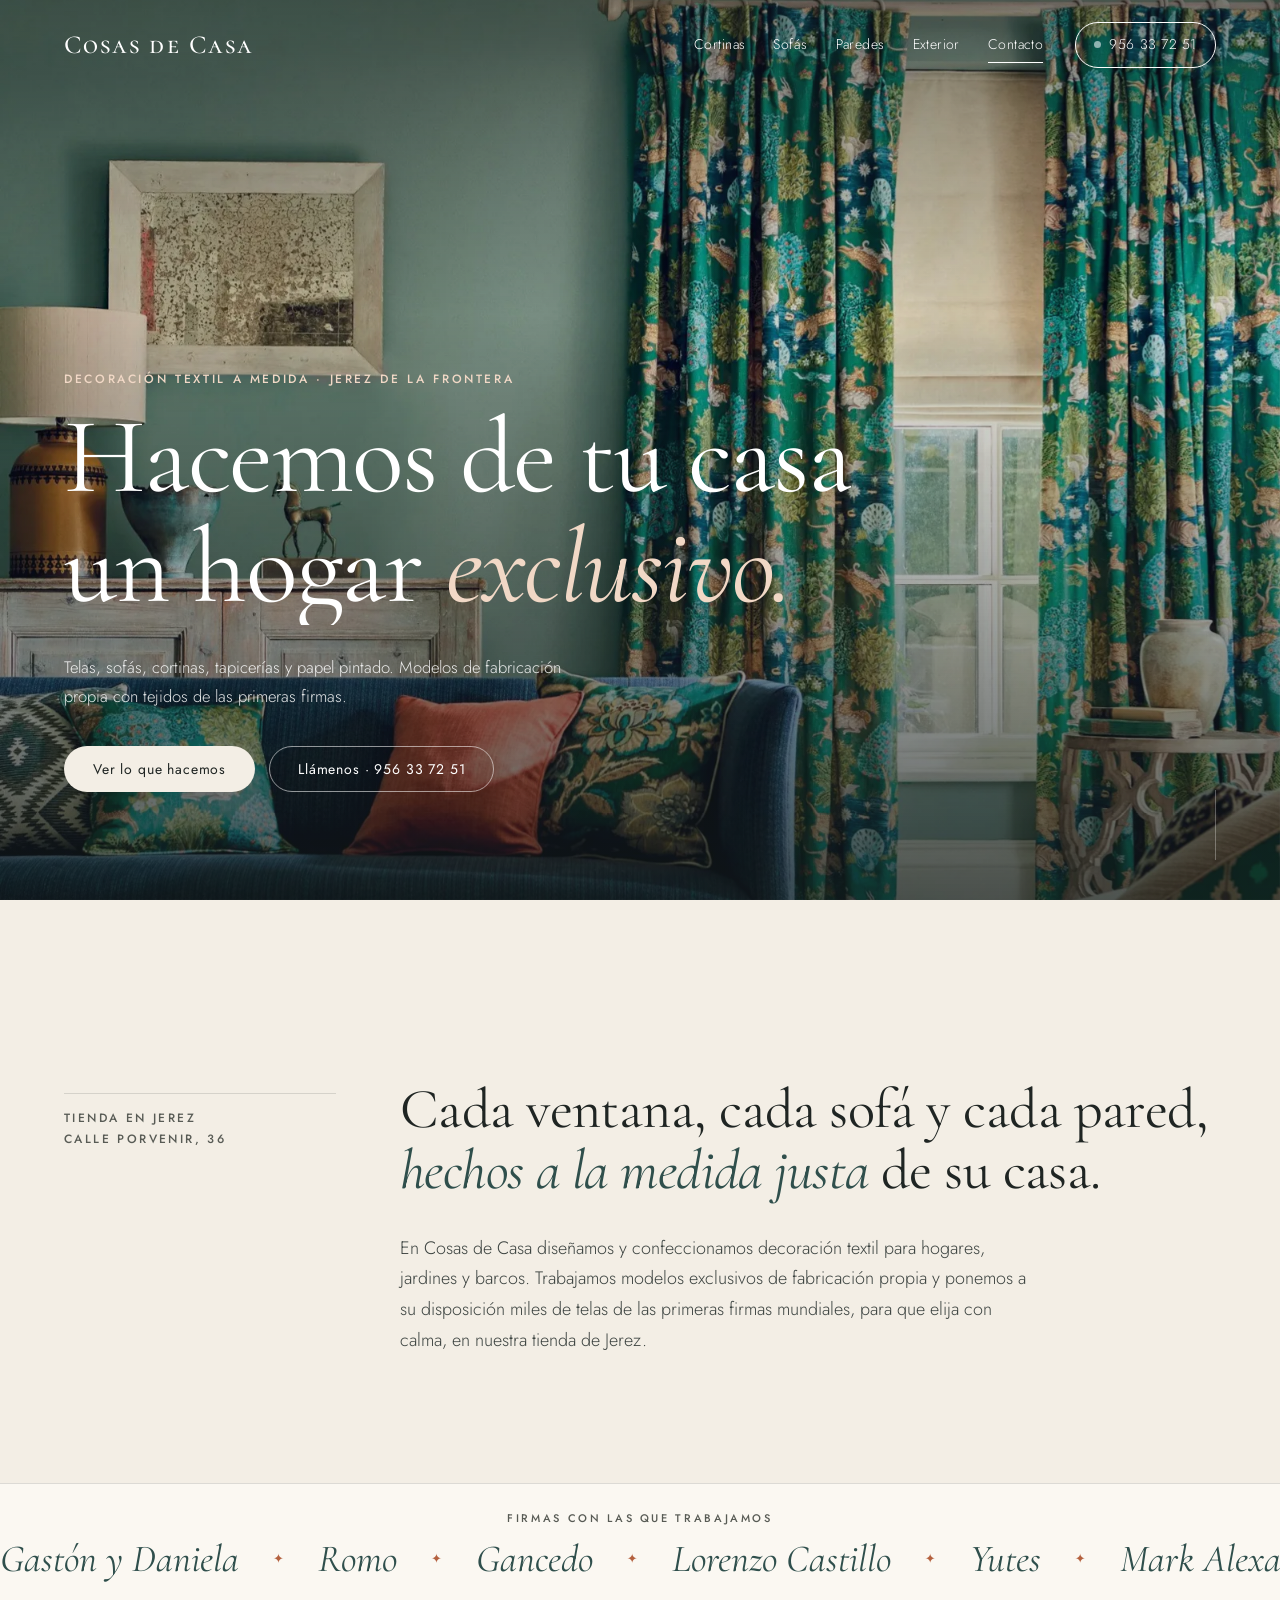
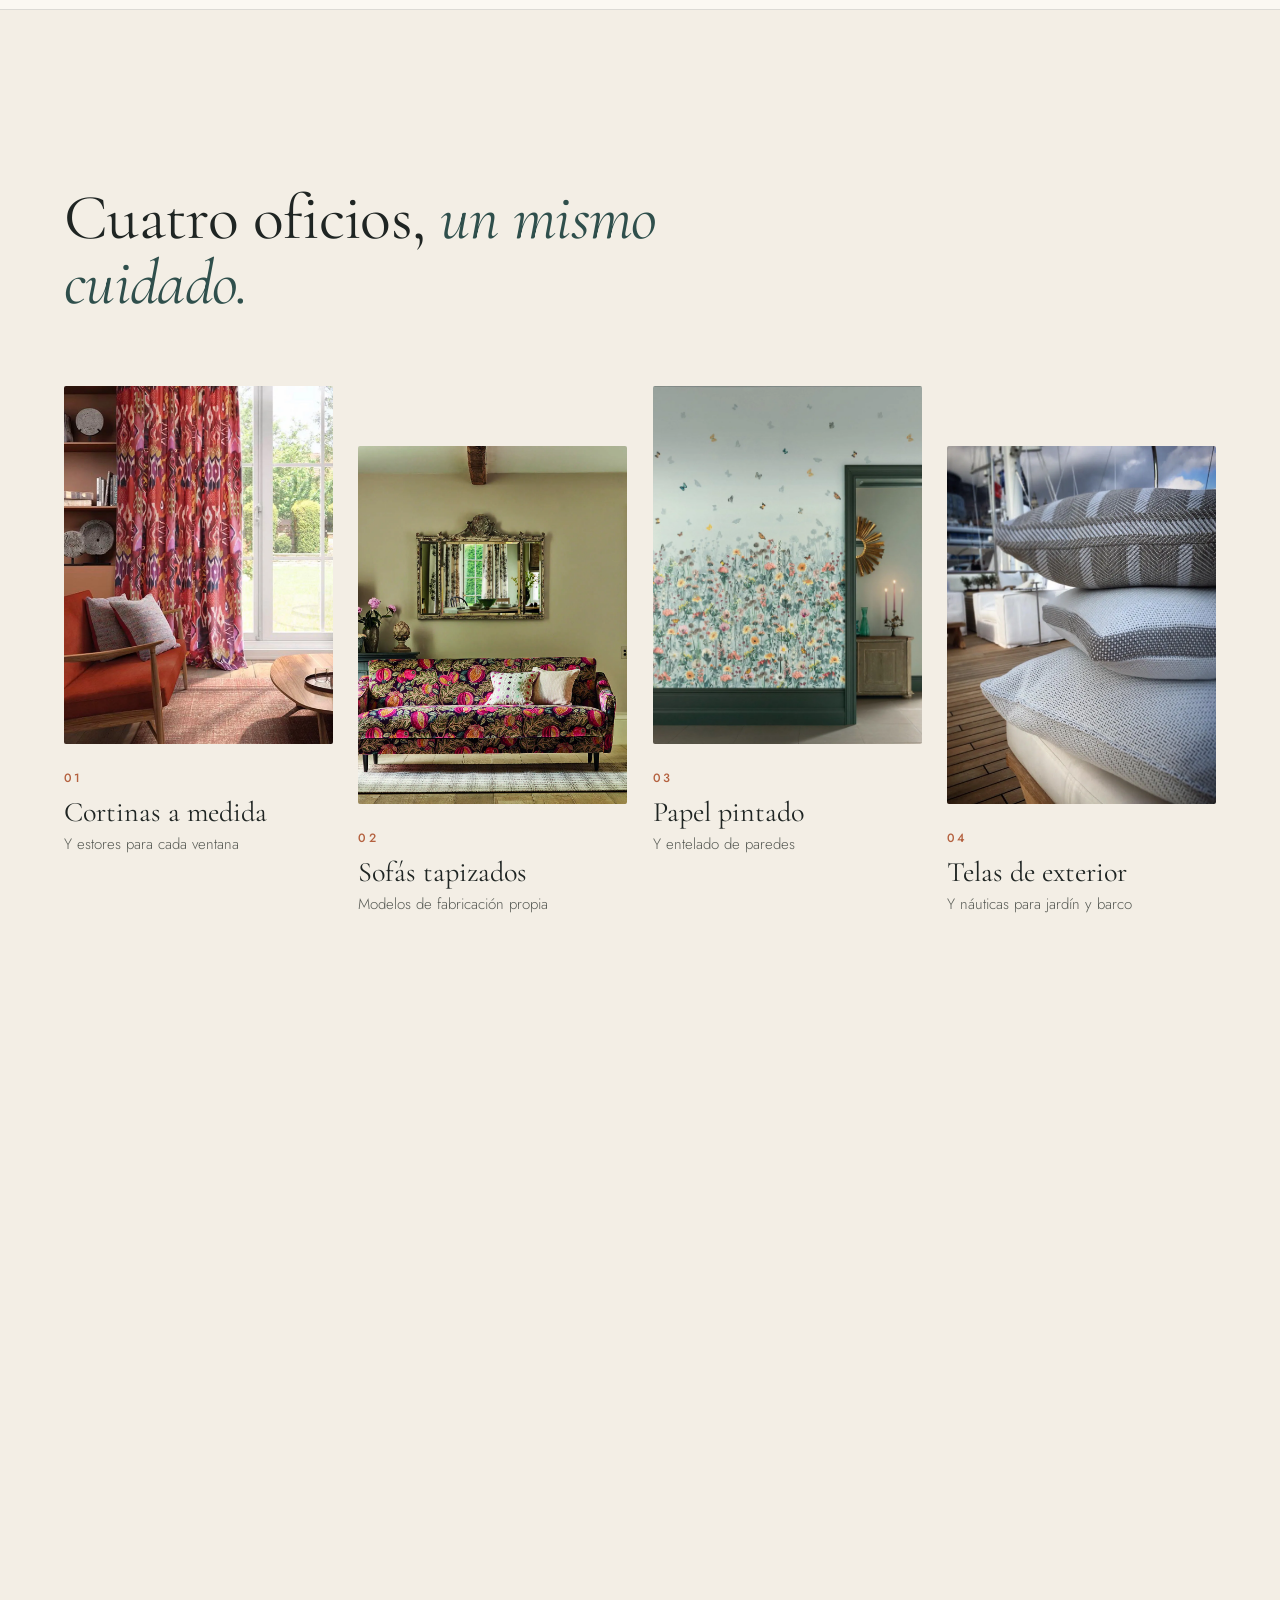
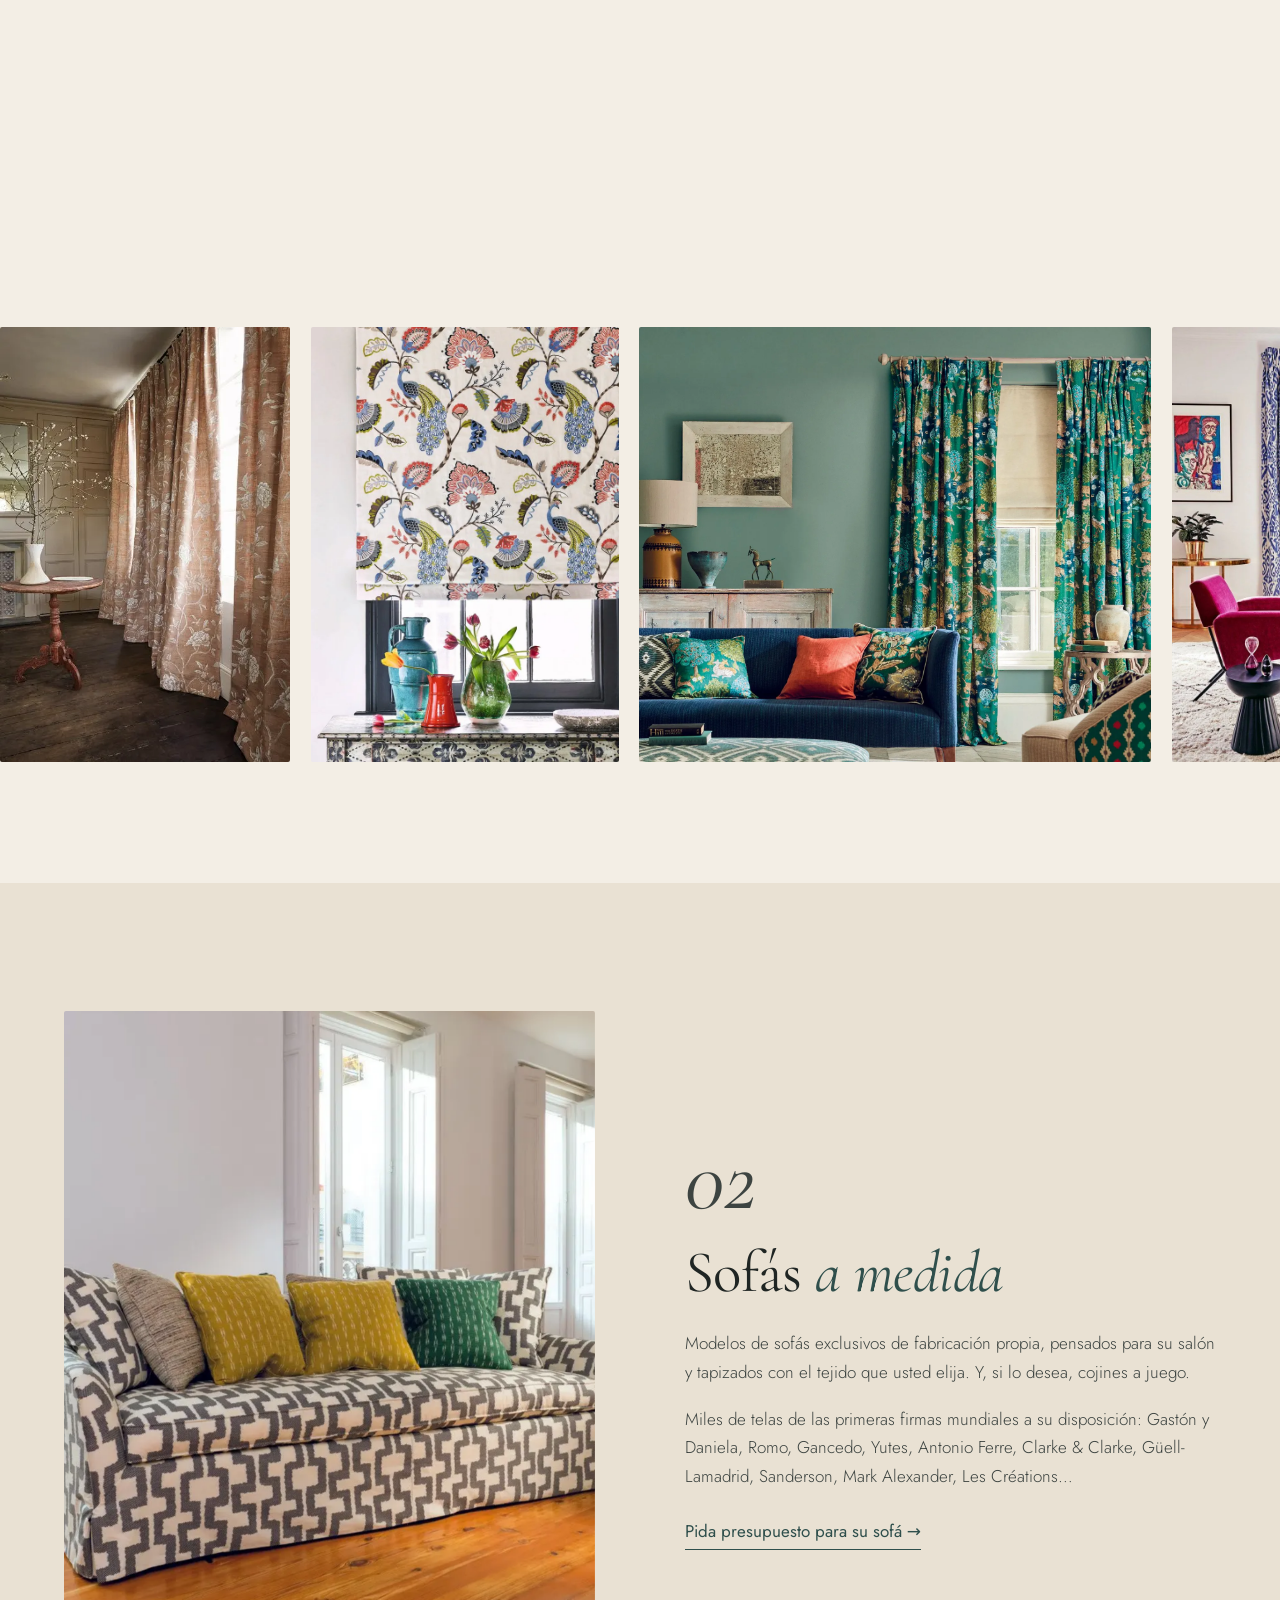
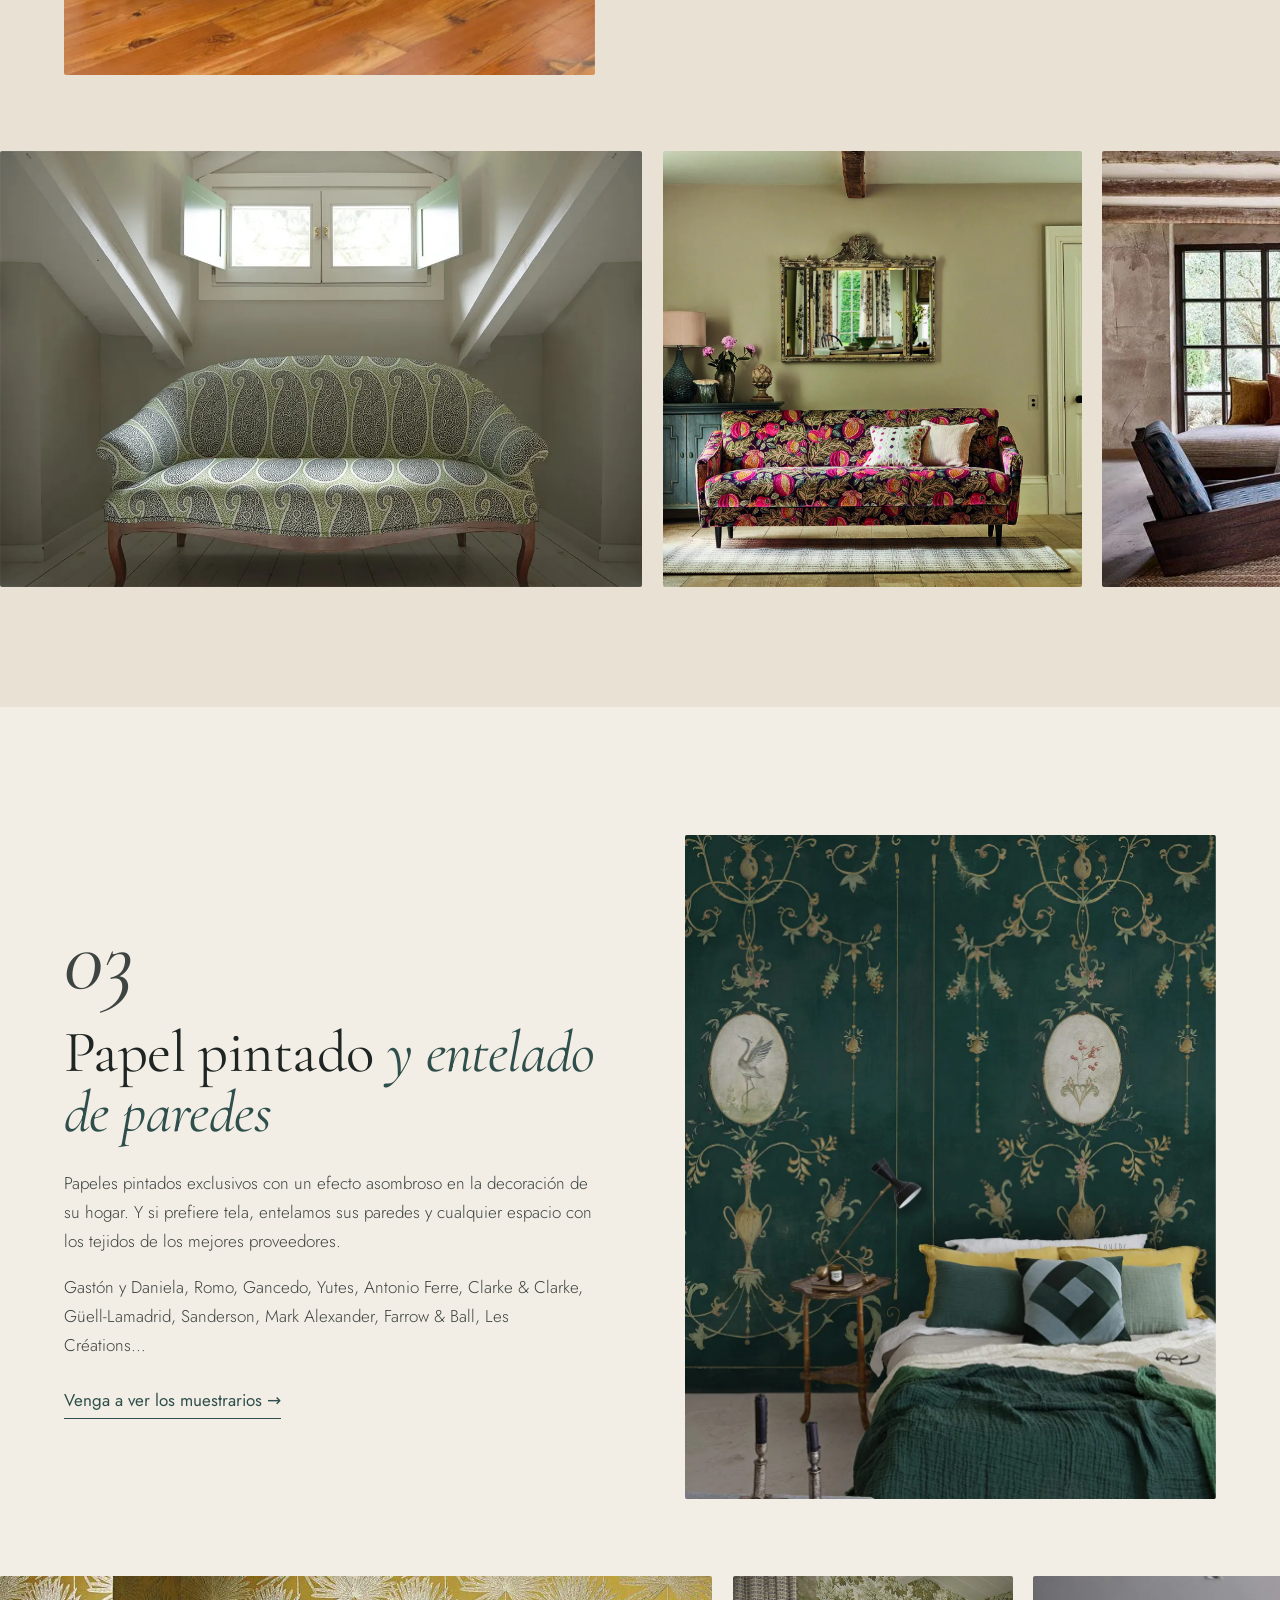
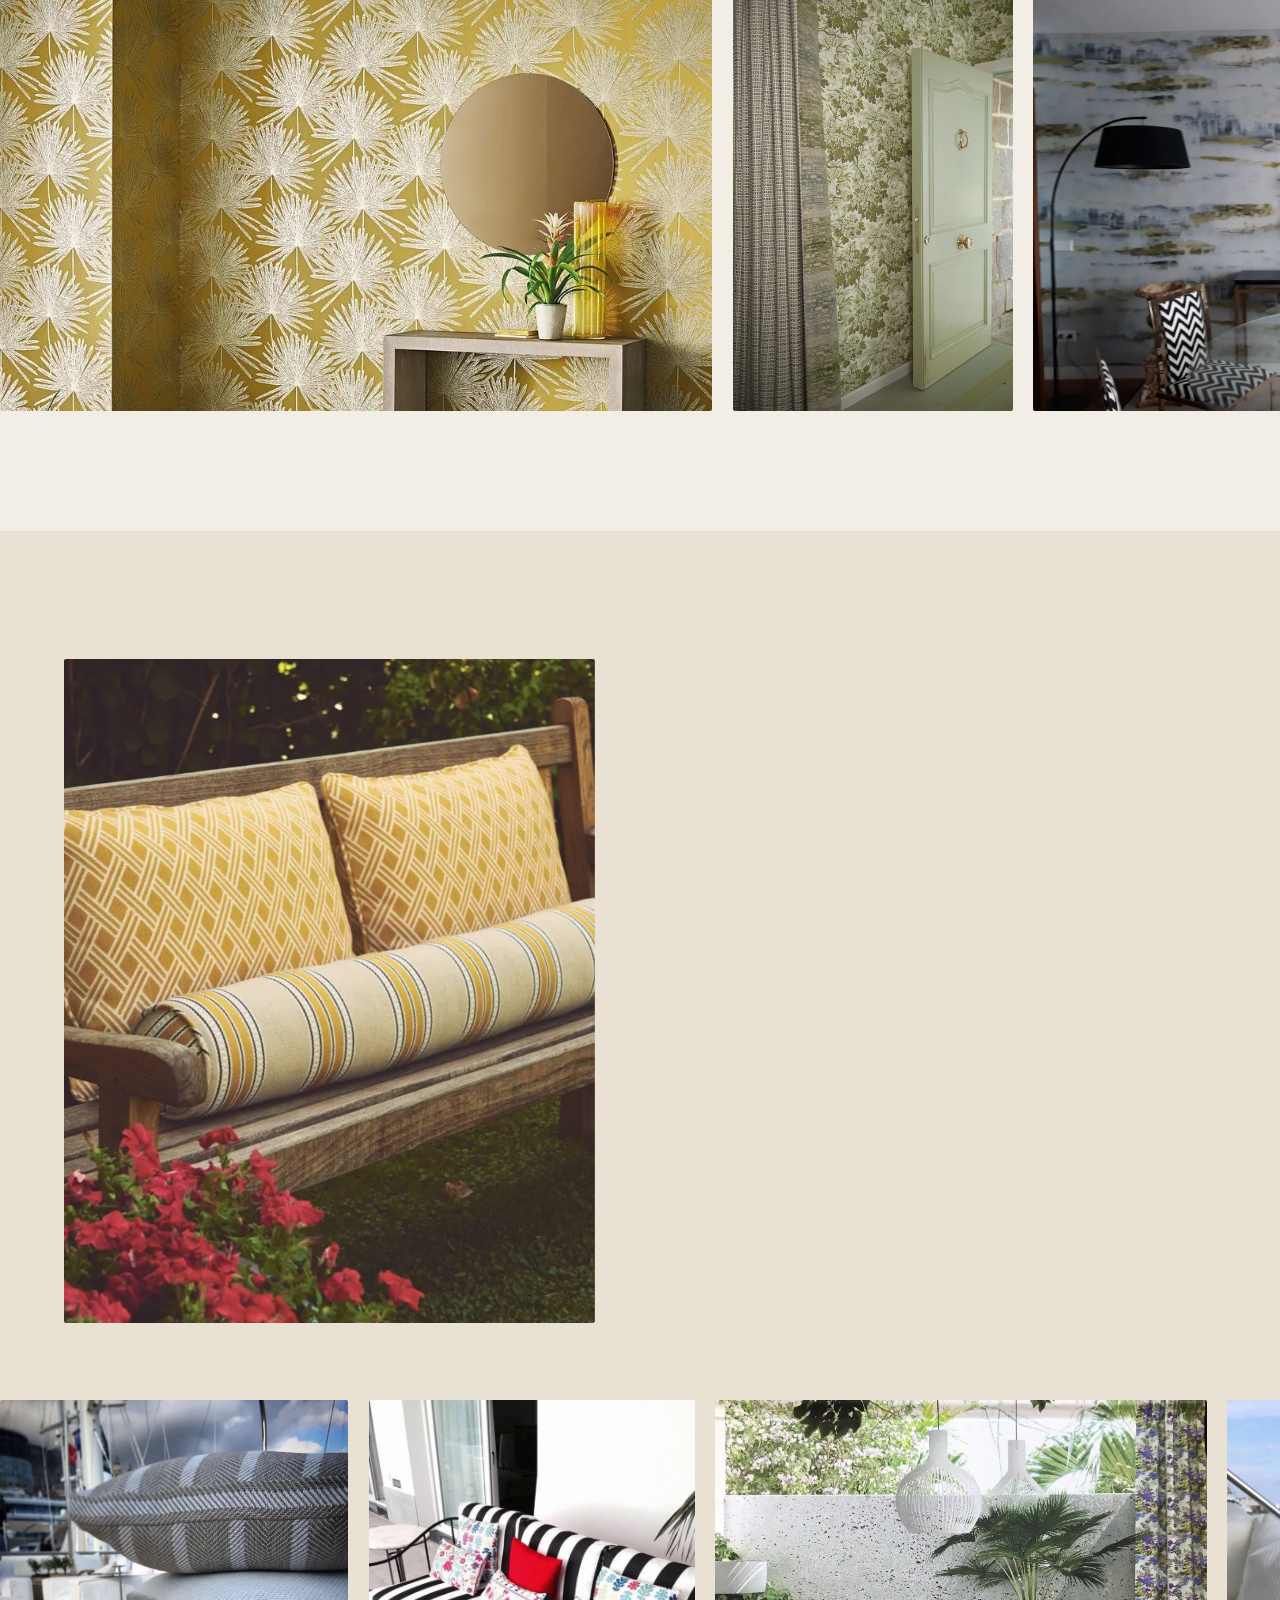
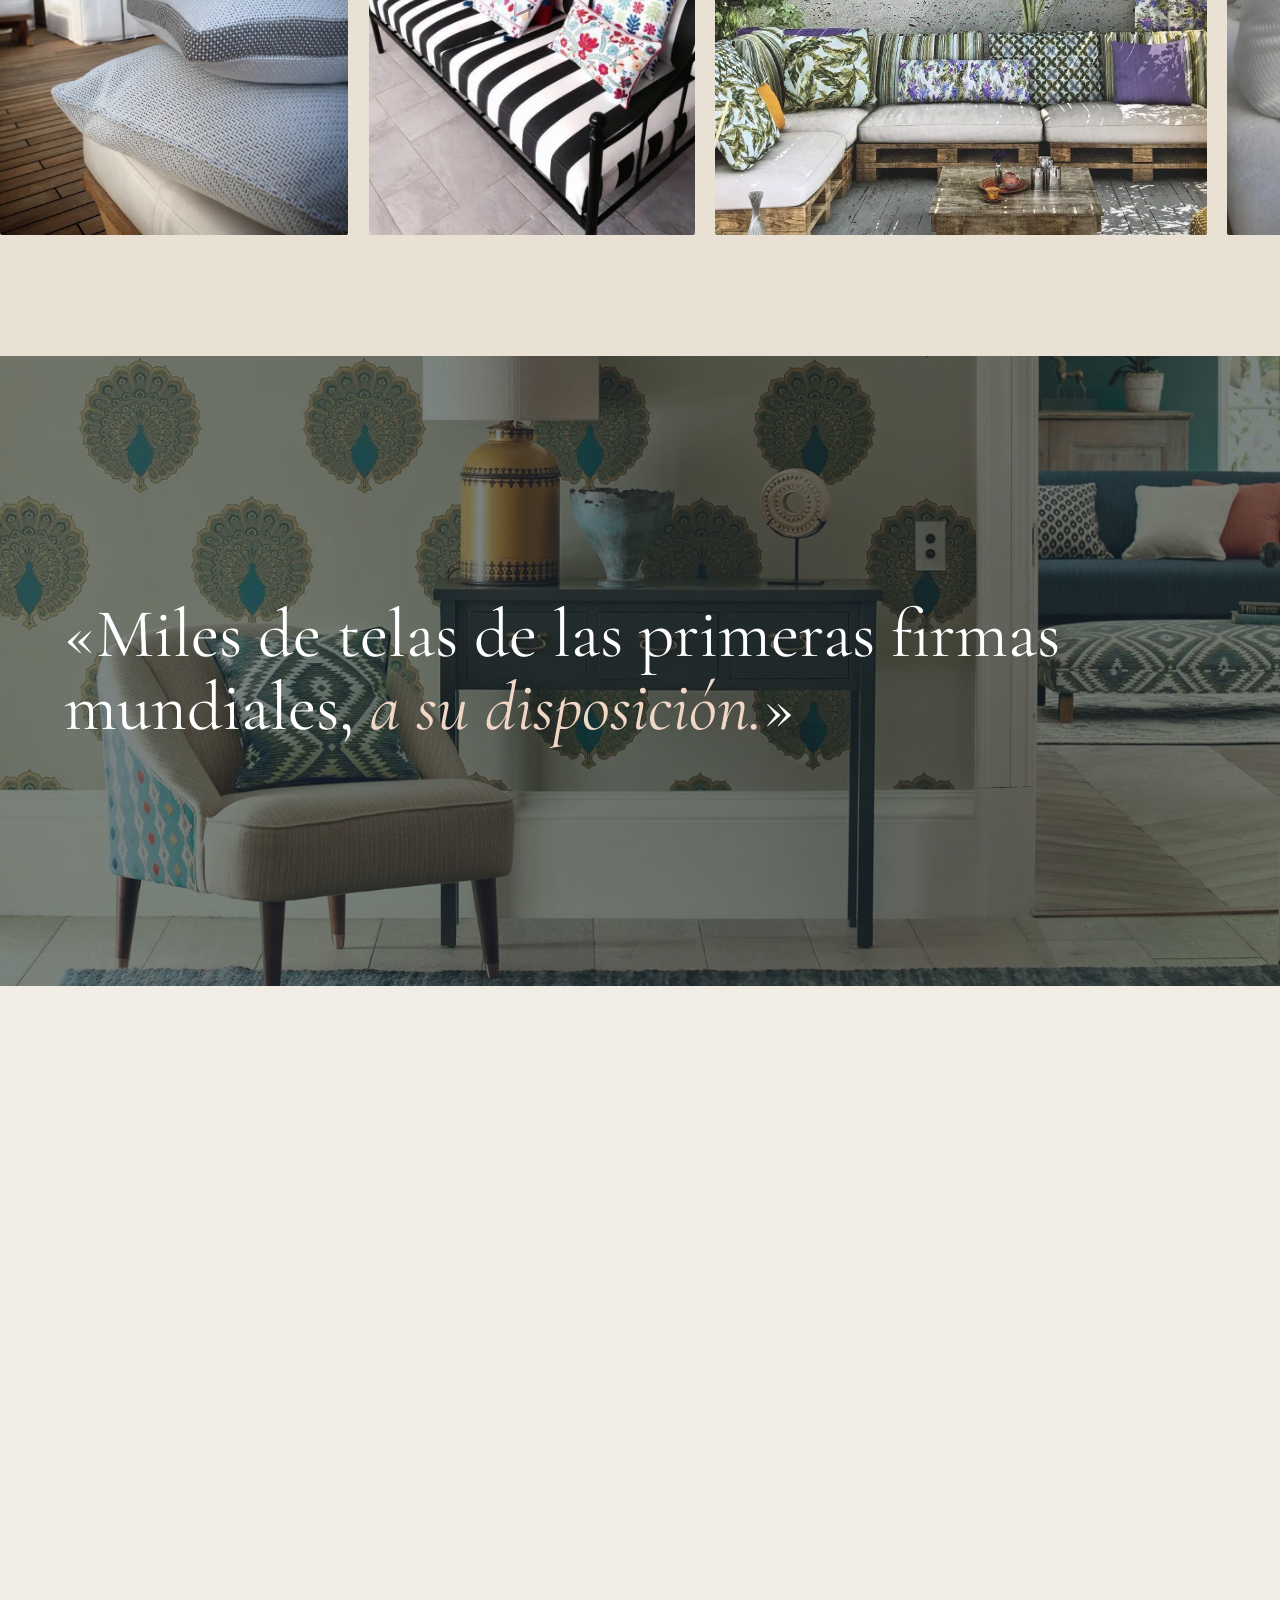
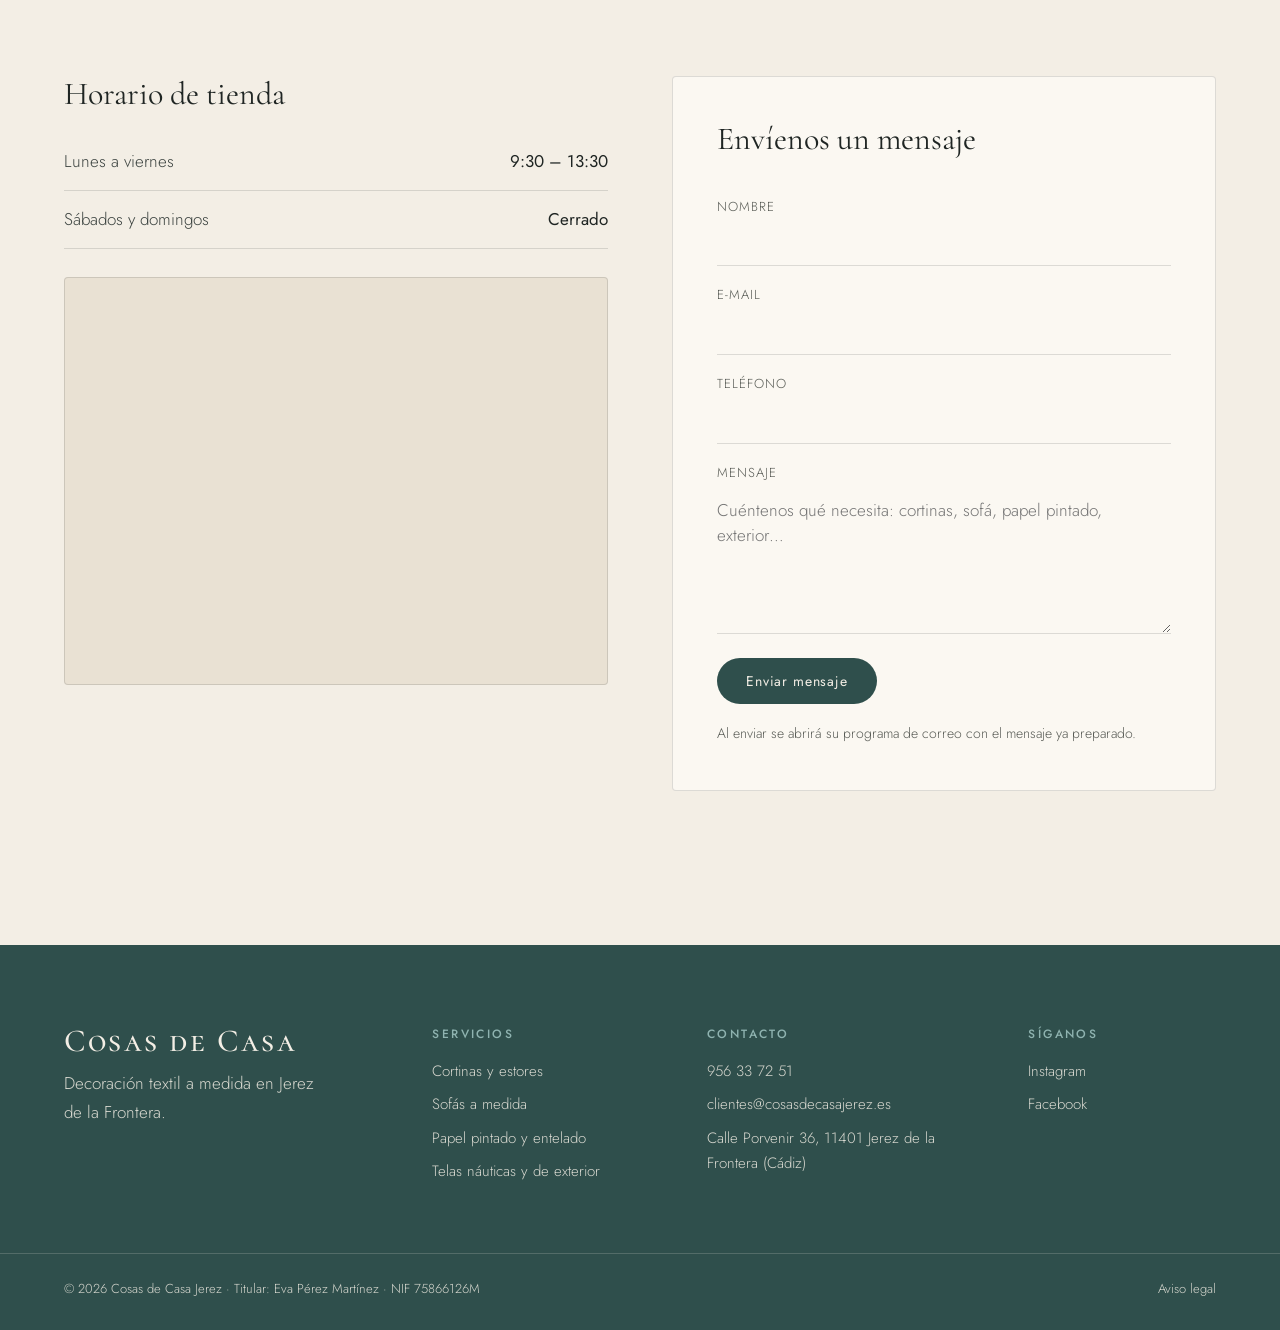
==== index.html @ 8a70280e "Nueva web de Cosas de Casa Co-Authored-By: Claude Opus 5.5 <noreply@anthropic.com>" ====
<!doctype html>
<html lang="es">
<head>
  <meta charset="utf-8">
  <meta name="viewport" content="width=device-width, initial-scale=1">
  <title>Cosas de Casa · Decoración textil a medida en Jerez</title>
  <meta name="description" content="Decoración textil a medida en Jerez de la Frontera: cortinas y estores, sofás tapizados, papel pintado, entelado de paredes y telas náuticas y de exterior. Calle Porvenir 36. Tel. 956 33 72 51.">
  <meta property="og:title" content="Cosas de Casa · Decoración textil a medida">
  <meta property="og:description" content="Hacemos de tu casa un hogar exclusivo. Cortinas, sofás, papel pintado y telas de exterior en Jerez de la Frontera.">
  <meta property="og:image" content="assets/img/caspian-01.webp">
  <meta name="theme-color" content="#f3eee5">
  <link rel="icon" href="data:image/svg+xml,%3Csvg xmlns='http://www.w3.org/2000/svg' viewBox='0 0 64 64'%3E%3Crect width='64' height='64' rx='14' fill='%232f4f4c'/%3E%3Ctext x='32' y='44' font-family='Georgia,serif' font-size='34' fill='%23f3eee5' text-anchor='middle'%3ECC%3C/text%3E%3C/svg%3E">
  <link rel="preconnect" href="https://fonts.googleapis.com">
  <link rel="preconnect" href="https://fonts.gstatic.com" crossorigin>
  <link href="https://fonts.googleapis.com/css2?family=Cormorant+Garamond:ital,wght@0,400;0,500;0,600;1,400;1,500&family=Cormorant+SC:wght@500&family=Jost:wght@300;400;500&display=swap" rel="stylesheet">
  <link rel="stylesheet" href="styles.css?v=20261125">
  <script type="application/ld+json">
  {"@context":"https://schema.org","@type":"HomeGoodsStore","name":"Cosas de Casa","telephone":"+34956337251","email":"clientes@cosasdecasajerez.es","url":"https://www.cosasdecasajerez.es/","image":"assets/img/caspian-01.webp","address":{"@type":"PostalAddress","streetAddress":"Calle Porvenir 36","addressLocality":"Jerez de la Frontera","postalCode":"11401","addressRegion":"Cádiz","addressCountry":"ES"},"openingHours":"Mo-Fr 09:30-13:30","sameAs":["https://www.instagram.com/cosasdecasajerez/","https://facebook.com/Cosas-de-Casa-Tapiceria-Jerez-107629264191190"]}
  </script>
</head>
<body>

<a class="skip" href="#servicios">Saltar al contenido</a>

<!-- ============ NAV ============ -->
<header class="nav" id="nav">
  <a class="brand" href="#top" aria-label="Cosas de Casa, inicio">Cosas de Casa</a>
  <nav class="nav-links" aria-label="Principal">
    <a href="#cortinas">Cortinas</a>
    <a href="#sofas">Sofás</a>
    <a href="#paredes">Paredes</a>
    <a href="#exterior">Exterior</a>
    <a href="#contacto">Contacto</a>
  </nav>
  <a class="nav-call" href="tel:+34956337251"><span class="dot"></span>956 33 72 51</a>
  <button class="burger" id="burger" aria-label="Abrir menú" aria-expanded="false" aria-controls="drawer"><span></span><span></span></button>
</header>

<div class="drawer" id="drawer" aria-hidden="true">
  <nav aria-label="Menú móvil">
    <a href="#cortinas"><i>01</i>Cortinas y estores</a>
    <a href="#sofas"><i>02</i>Sofás a medida</a>
    <a href="#paredes"><i>03</i>Papel pintado y entelado</a>
    <a href="#exterior"><i>04</i>Exterior y náutica</a>
    <a href="#contacto"><i>05</i>Contacto</a>
  </nav>
  <a class="btn btn-solid" href="tel:+34956337251">Llamar · 956 33 72 51</a>
</div>

<main id="top">

<!-- ============ HERO ============ -->
<section class="hero">
  <div class="hero-media">
    <img src="assets/img/caspian-01.webp" alt="Salón con cortinas estampadas en verde, sofá azul y cojines de colores" fetchpriority="high">
  </div>
  <div class="hero-veil"></div>
  <div class="hero-inner">
    <p class="kicker hero-anim" style="--d:.1s">Decoración textil a medida · Jerez de la Frontera</p>
    <h1 class="hero-title">
      <span class="line"><span class="hero-anim" style="--d:.25s">Hacemos de tu casa</span></span>
      <span class="line"><span class="hero-anim" style="--d:.4s">un hogar <em>exclusivo.</em></span></span>
    </h1>
    <p class="hero-sub hero-anim" style="--d:.6s">Telas, sofás, cortinas, tapicerías y papel pintado. Modelos de fabricación propia con tejidos de las primeras firmas.</p>
    <div class="hero-actions hero-anim" style="--d:.75s">
      <a class="btn btn-light" href="#servicios">Ver lo que hacemos</a>
      <a class="btn btn-ghost-light" href="tel:+34956337251">Llámenos · 956 33 72 51</a>
    </div>
  </div>
  <a class="hero-scroll" href="#intro" aria-label="Bajar"><span></span></a>
</section>

<!-- ============ INTRO ============ -->
<section class="intro" id="intro">
  <div class="wrap intro-grid">
    <p class="intro-num reveal">Tienda en Jerez<br>Calle Porvenir, 36</p>
    <div>
      <h2 class="intro-title reveal">Cada ventana, cada sofá y cada pared, <em>hechos a la medida justa</em> de su casa.</h2>
      <p class="intro-body reveal">En Cosas de Casa diseñamos y confeccionamos decoración textil para hogares, jardines y barcos. Trabajamos modelos exclusivos de fabricación propia y ponemos a su disposición miles de telas de las primeras firmas mundiales, para que elija con calma, en nuestra tienda de Jerez.</p>
    </div>
  </div>
</section>

<!-- ============ MARQUEE ============ -->
<section class="marquee" aria-label="Firmas con las que trabajamos">
  <p class="marquee-label">Firmas con las que trabajamos</p>
  <div class="marquee-track">
    <div class="marquee-row">
      <span>Gastón y Daniela</span><b>✦</b><span>Romo</span><b>✦</b><span>Gancedo</span><b>✦</b><span>Lorenzo Castillo</span><b>✦</b><span>Yutes</span><b>✦</b><span>Mark Alexander</span><b>✦</b><span>Sanderson</span><b>✦</b><span>Coordonné</span><b>✦</b><span>Güell-Lamadrid</span><b>✦</b><span>Ybarra &amp; Serret</span><b>✦</b><span>Antonio Ferre</span><b>✦</b><span>Clarke &amp; Clarke</span><b>✦</b><span>Les Créations</span><b>✦</b><span>Farrow &amp; Ball</span><b>✦</b><span>Sunbrella</span><b>✦</b>
    </div>
    <div class="marquee-row" aria-hidden="true">
      <span>Gastón y Daniela</span><b>✦</b><span>Romo</span><b>✦</b><span>Gancedo</span><b>✦</b><span>Lorenzo Castillo</span><b>✦</b><span>Yutes</span><b>✦</b><span>Mark Alexander</span><b>✦</b><span>Sanderson</span><b>✦</b><span>Coordonné</span><b>✦</b><span>Güell-Lamadrid</span><b>✦</b><span>Ybarra &amp; Serret</span><b>✦</b><span>Antonio Ferre</span><b>✦</b><span>Clarke &amp; Clarke</span><b>✦</b><span>Les Créations</span><b>✦</b><span>Farrow &amp; Ball</span><b>✦</b><span>Sunbrella</span><b>✦</b>
    </div>
  </div>
</section>

<!-- ============ SERVICIOS (índice) ============ -->
<section class="services" id="servicios">
  <div class="wrap">
    <header class="sec-head">
      <p class="kicker reveal">Lo que hacemos</p>
      <h2 class="sec-title reveal">Cuatro oficios, <em>un mismo cuidado.</em></h2>
    </header>
    <div class="svc-grid">
      <a class="svc reveal" href="#cortinas">
        <figure><img src="assets/img/cortina-ontario.webp" alt="Cortina a medida en tejido claro" loading="lazy"></figure>
        <span class="svc-n">01</span><h3>Cortinas a medida</h3><p>Y estores para cada ventana</p>
      </a>
      <a class="svc reveal" href="#sofas">
        <figure><img src="assets/img/sofa-caspian-19.webp" alt="Sofá tapizado con cojines estampados" loading="lazy"></figure>
        <span class="svc-n">02</span><h3>Sofás tapizados</h3><p>Modelos de fabricación propia</p>
      </a>
      <a class="svc reveal" href="#paredes">
        <figure><img src="assets/img/papel-mw.webp" alt="Pared con papel pintado decorativo" loading="lazy"></figure>
        <span class="svc-n">03</span><h3>Papel pintado</h3><p>Y entelado de paredes</p>
      </a>
      <a class="svc reveal" href="#exterior">
        <figure><img src="assets/img/exterior-ontario.webp" alt="Sofá de exterior con cojines en una terraza" loading="lazy"></figure>
        <span class="svc-n">04</span><h3>Telas de exterior</h3><p>Y náuticas para jardín y barco</p>
      </a>
    </div>
  </div>
</section>

<!-- ============ 01 CORTINAS ============ -->
<section class="feature" id="cortinas">
  <div class="wrap feature-grid">
    <div class="feature-text">
      <p class="feature-n reveal">01</p>
      <h2 class="feature-title reveal">Cortinas a medida <em>y estores</em></h2>
      <p class="reveal">Cortinas a medida para hacer de sus ventanas un espacio elegante y vistoso. Confeccionamos el acabado que necesite, con o sin forro, en una o en dos capas.</p>
      <ul class="tags reveal" aria-label="Tipos de cortina">
        <li>Pinza sencilla con cinta</li><li>Tabla chata</li><li>Pinza americana</li><li>Dobles</li><li>Con forro</li><li>Tipo visillo</li>
      </ul>
      <p class="reveal">Estores con la medida justa de sus ventanas o ventanales, ideales para reducir la claridad y ganar intimidad.</p>
      <ul class="tags reveal" aria-label="Tipos de estor">
        <li>Eléctricos</li><li>Plegables</li><li>Venecianos</li><li>Screen</li>
      </ul>
    </div>
    <figure class="feature-hero reveal"><img data-parallax src="assets/img/cortinas-canovas-3.webp" alt="Cortinas largas en salón luminoso" loading="lazy"></figure>
  </div>
  <div class="gallery" data-gallery>
    <button class="g-item" data-full="assets/img/cortina-colefax.webp"><img src="assets/img/cortina-colefax.webp" alt="Cortina estampada" loading="lazy"></button>
    <button class="g-item" data-full="assets/img/estor-canovas.webp"><img src="assets/img/estor-canovas.webp" alt="Estor plegable" loading="lazy"></button>
    <button class="g-item" data-full="assets/img/caspian-01.webp"><img src="assets/img/caspian-01.webp" alt="Cortinas verdes en salón" loading="lazy"></button>
    <button class="g-item" data-full="assets/img/cortinas-canovas-2.webp"><img src="assets/img/cortinas-canovas-2.webp" alt="Cortinas de lino" loading="lazy"></button>
    <button class="g-item" data-full="assets/img/cortina-ontario.webp"><img src="assets/img/cortina-ontario.webp" alt="Cortina en tejido claro" loading="lazy"></button>
    <button class="g-item" data-full="assets/img/cortina-ma.webp"><img src="assets/img/cortina-ma.webp" alt="Cortina de Mark Alexander" loading="lazy"></button>
  </div>
</section>

<!-- ============ 02 SOFÁS ============ -->
<section class="feature feature--alt" id="sofas">
  <div class="wrap feature-grid">
    <figure class="feature-hero reveal"><img data-parallax src="assets/img/sillon-salon.webp" alt="Sofá tapizado con tejido geométrico y cojines de color" loading="lazy"></figure>
    <div class="feature-text">
      <p class="feature-n reveal">02</p>
      <h2 class="feature-title reveal">Sofás <em>a medida</em></h2>
      <p class="reveal">Modelos de sofás exclusivos de fabricación propia, pensados para su salón y tapizados con el tejido que usted elija. Y, si lo desea, cojines a juego.</p>
      <p class="reveal">Miles de telas de las primeras firmas mundiales a su disposición: Gastón y Daniela, Romo, Gancedo, Yutes, Antonio Ferre, Clarke &amp; Clarke, Güell-Lamadrid, Sanderson, Mark Alexander, Les Créations…</p>
      <a class="link reveal" href="#contacto">Pida presupuesto para su sofá →</a>
    </div>
  </div>
  <div class="gallery" data-gallery>
    <button class="g-item" data-full="assets/img/sofa-lorenzo.webp"><img src="assets/img/sofa-lorenzo.webp" alt="Sofá con tejido de Lorenzo Castillo" loading="lazy"></button>
    <button class="g-item" data-full="assets/img/sofa-caspian-19.webp"><img src="assets/img/sofa-caspian-19.webp" alt="Sofá con cojines estampados" loading="lazy"></button>
    <button class="g-item" data-full="assets/img/sofa-moderna.webp"><img src="assets/img/sofa-moderna.webp" alt="Sofá de líneas modernas" loading="lazy"></button>
    <button class="g-item" data-full="assets/img/cojines-gd.webp"><img src="assets/img/cojines-gd.webp" alt="Cojines de Gastón y Daniela" loading="lazy"></button>
    <button class="g-item" data-full="assets/img/sofa-ma.webp"><img src="assets/img/sofa-ma.webp" alt="Sofá con tejido de Mark Alexander" loading="lazy"></button>
    <button class="g-item" data-full="assets/img/caspian-weaves.webp"><img src="assets/img/caspian-weaves.webp" alt="Detalle de tejidos tapizados" loading="lazy"></button>
    <button class="g-item" data-full="assets/img/sofa-garden.webp"><img src="assets/img/sofa-garden.webp" alt="Sofá floral" loading="lazy"></button>
  </div>
</section>

<!-- ============ 03 PAREDES ============ -->
<section class="feature" id="paredes">
  <div class="wrap feature-grid">
    <div class="feature-text">
      <p class="feature-n reveal">03</p>
      <h2 class="feature-title reveal">Papel pintado <em>y entelado de paredes</em></h2>
      <p class="reveal">Papeles pintados exclusivos con un efecto asombroso en la decoración de su hogar. Y si prefiere tela, entelamos sus paredes y cualquier espacio con los tejidos de los mejores proveedores.</p>
      <p class="reveal">Gastón y Daniela, Romo, Gancedo, Yutes, Antonio Ferre, Clarke &amp; Clarke, Güell-Lamadrid, Sanderson, Mark Alexander, Farrow &amp; Ball, Les Créations…</p>
      <a class="link reveal" href="#contacto">Venga a ver los muestrarios →</a>
    </div>
    <figure class="feature-hero reveal"><img data-parallax src="assets/img/papel-coordone.webp" alt="Pared con papel pintado de Coordonné" loading="lazy"></figure>
  </div>
  <div class="gallery" data-gallery>
    <button class="g-item" data-full="assets/img/papel-romo-japura.webp"><img src="assets/img/papel-romo-japura.webp" alt="Papel pintado Romo Japura" loading="lazy"></button>
    <button class="g-item" data-full="assets/img/papel-lorenzo.webp"><img src="assets/img/papel-lorenzo.webp" alt="Papel pintado de Lorenzo Castillo" loading="lazy"></button>
    <button class="g-item" data-full="assets/img/entelado-trabajo.webp"><img src="assets/img/entelado-trabajo.webp" alt="Trabajo de entelado de pared" loading="lazy"></button>
    <button class="g-item" data-full="assets/img/papel-mw.webp"><img src="assets/img/papel-mw.webp" alt="Papel pintado decorativo" loading="lazy"></button>
    <button class="g-item" data-full="assets/img/caspian-03.webp"><img src="assets/img/caspian-03.webp" alt="Dormitorio con textiles a juego" loading="lazy"></button>
    <button class="g-item" data-full="assets/img/papel-romo-floris.webp"><img src="assets/img/papel-romo-floris.webp" alt="Papel pintado Romo Floris" loading="lazy"></button>
  </div>
</section>

<!-- ============ 04 EXTERIOR ============ -->
<section class="feature feature--alt" id="exterior">
  <div class="wrap feature-grid">
    <figure class="feature-hero reveal"><img data-parallax src="assets/img/exterior-lorenzo.webp" alt="Terraza con sofás y cojines de exterior" loading="lazy"></figure>
    <div class="feature-text">
      <p class="feature-n reveal">04</p>
      <h2 class="feature-title reveal">Telas náuticas <em>y de exterior</em></h2>
      <p class="reveal">Exclusividad en sus jardines, terrazas y barcos, con la calidad de los mejores proveedores: Sunbrella, Lorenzo Castillo, Tejidos Náuticos y un largo etcétera.</p>
      <ul class="tags reveal" aria-label="Confeccionamos">
        <li>Colchonetas</li><li>Cojines de hamaca</li><li>Sofás de exterior</li><li>Colchonetas náuticas</li><li>Interiores de barcos</li>
      </ul>
      <a class="link reveal" href="#contacto">Cuéntenos su proyecto →</a>
    </div>
  </div>
  <div class="gallery" data-gallery>
    <button class="g-item" data-full="assets/img/exterior-ontario.webp"><img src="assets/img/exterior-ontario.webp" alt="Mobiliario de exterior con tejidos Ontario" loading="lazy"></button>
    <button class="g-item" data-full="assets/img/exterior-barco.webp"><img src="assets/img/exterior-barco.webp" alt="Tapizado náutico en barco" loading="lazy"></button>
    <button class="g-item" data-full="assets/img/exterior-palets.webp"><img src="assets/img/exterior-palets.webp" alt="Sofá de palets con colchonetas a medida" loading="lazy"></button>
    <button class="g-item" data-full="assets/img/exterior-cojines.webp"><img src="assets/img/exterior-cojines.webp" alt="Cojines de exterior" loading="lazy"></button>
    <button class="g-item" data-full="assets/img/exterior-athenea.webp"><img src="assets/img/exterior-athenea.webp" alt="Tejido de exterior Athenea" loading="lazy"></button>
    <button class="g-item" data-full="assets/img/exterior-sunbrella.webp"><img src="assets/img/exterior-sunbrella.webp" alt="Tejidos Sunbrella en terraza" loading="lazy"></button>
    <button class="g-item" data-full="assets/img/exterior-ma.webp"><img src="assets/img/exterior-ma.webp" alt="Exterior con tejidos de Mark Alexander" loading="lazy"></button>
  </div>
</section>

<!-- ============ QUOTE ============ -->
<section class="quote">
  <div class="quote-media"><img data-parallax src="assets/img/caspian-03.webp" alt="" loading="lazy"></div>
  <div class="quote-veil"></div>
  <blockquote class="wrap reveal">
    <p>«Miles de telas de las primeras firmas mundiales, <em>a su disposición.</em>»</p>
  </blockquote>
</section>

<!-- ============ CONTACTO ============ -->
<section class="contact" id="contacto">
  <div class="wrap">
    <header class="sec-head">
      <p class="kicker reveal">Contacto</p>
      <h2 class="sec-title reveal">Hola, <em>¿en qué podemos ayudarle?</em></h2>
      <p class="sec-lead reveal">Si tiene alguna pregunta sobre nuestros productos o servicios, llámenos, escríbanos o venga a visitarnos. ¡Esperamos verle pronto!</p>
    </header>

    <div class="cards">
      <a class="card reveal" href="tel:+34956337251">
        <span class="card-k">Llámenos</span>
        <span class="card-v">956 33 72 51</span>
        <span class="card-s">Le atendemos por teléfono en horario de tienda</span>
      </a>
      <a class="card reveal" href="mailto:clientes@cosasdecasajerez.es">
        <span class="card-k">Escríbanos</span>
        <span class="card-v card-v--sm">clientes@<wbr>cosasdecasajerez.es</span>
        <span class="card-s">Le responderemos en el menor tiempo posible</span>
      </a>
      <a class="card reveal" href="https://www.google.com/maps/search/?api=1&query=Calle+Porvenir+36,+11401+Jerez+de+la+Frontera" target="_blank" rel="noopener">
        <span class="card-k">Visítenos</span>
        <span class="card-v card-v--sm">C/ Porvenir, 36<br>Jerez de la Frontera</span>
        <span class="card-s">Cómo llegar con Google Maps ↗</span>
      </a>
    </div>

    <div class="contact-grid">
      <div class="contact-info reveal">
        <h3>Horario de tienda</h3>
        <dl class="hours">
          <div><dt>Lunes a viernes</dt><dd>9:30 – 13:30</dd></div>
          <div><dt>Sábados y domingos</dt><dd>Cerrado</dd></div>
        </dl>
        <div class="map">
          <iframe title="Mapa: Calle Porvenir 36, Jerez de la Frontera" src="https://www.google.com/maps?q=Calle+Porvenir+36,+11401+Jerez+de+la+Frontera&output=embed" loading="lazy" referrerpolicy="no-referrer-when-downgrade"></iframe>
        </div>
      </div>

      <form class="form reveal" id="form" novalidate>
        <h3>Envíenos un mensaje</h3>
        <label>Nombre<input name="nombre" type="text" autocomplete="name" required></label>
        <label>E-mail<input name="email" type="email" autocomplete="email" required></label>
        <label>Teléfono<input name="telefono" type="tel" autocomplete="tel"></label>
        <label>Mensaje<textarea name="mensaje" rows="5" required placeholder="Cuéntenos qué necesita: cortinas, sofá, papel pintado, exterior…"></textarea></label>
        <button class="btn btn-solid" type="submit">Enviar mensaje</button>
        <p class="form-note" id="form-note" role="status">Al enviar se abrirá su programa de correo con el mensaje ya preparado.</p>
      </form>
    </div>
  </div>
</section>

</main>

<!-- ============ FOOTER ============ -->
<footer class="footer">
  <div class="wrap footer-grid">
    <div>
      <p class="brand brand--foot">Cosas de Casa</p>
      <p class="footer-tag">Decoración textil a medida en Jerez de la Frontera.</p>
    </div>
    <div>
      <h4>Servicios</h4>
      <a href="#cortinas">Cortinas y estores</a>
      <a href="#sofas">Sofás a medida</a>
      <a href="#paredes">Papel pintado y entelado</a>
      <a href="#exterior">Telas náuticas y de exterior</a>
    </div>
    <div>
      <h4>Contacto</h4>
      <a href="tel:+34956337251">956 33 72 51</a>
      <a href="mailto:clientes@cosasdecasajerez.es">clientes@cosasdecasajerez.es</a>
      <span>Calle Porvenir 36, 11401 Jerez de la Frontera (Cádiz)</span>
    </div>
    <div>
      <h4>Síganos</h4>
      <a href="https://www.instagram.com/cosasdecasajerez/" target="_blank" rel="noopener">Instagram</a>
      <a href="https://facebook.com/Cosas-de-Casa-Tapiceria-Jerez-107629264191190" target="_blank" rel="noopener">Facebook</a>
    </div>
  </div>
  <div class="wrap footer-legal">
    <p>© <span id="year">2026</span> Cosas de Casa Jerez · Titular: Eva Pérez Martínez · NIF 75866126M</p>
    <a href="aviso-legal.html">Aviso legal</a>
  </div>
</footer>

<!-- Lightbox -->
<div class="lightbox" id="lightbox" aria-hidden="true" role="dialog" aria-label="Imagen ampliada">
  <button class="lb-close" aria-label="Cerrar">×</button>
  <button class="lb-prev" aria-label="Anterior">‹</button>
  <img alt="">
  <button class="lb-next" aria-label="Siguiente">›</button>
</div>

<script defer src="lib/gsap.min.js?v=20261125"></script>
<script defer src="lib/ScrollTrigger.min.js?v=20261125"></script>
<script defer src="main.js?v=20261125"></script>
</body>
</html>
---- styles.css ----
/* =========================================================
   Cosas de Casa — styles.css
   Paleta lino + verde salvia (color del logotipo)
   ========================================================= */
:root {
  --bg:      #f3eee5;   /* lino */
  --bg-2:    #e9e1d3;   /* arena */
  --paper:   #fbf8f2;
  --ink:     #1f2523;
  --ink-2:   #3d4441;
  --mute:    #585b55;
  --sage:    #8fb3b0;   /* logotipo */
  --teal:    #2f4f4c;   /* verde profundo */
  --terra:   #b4613f;   /* acento cálido */
  --line:    rgba(31,37,35,.14);
  --serif:   "Cormorant Garamond", Georgia, serif;
  --sc:      "Cormorant SC", "Cormorant Garamond", Georgia, serif;
  --sans:    "Jost", system-ui, sans-serif;
  --pad:     clamp(16px, 5vw, 72px);
  --ease:    cubic-bezier(.2,.7,.1,1);
}

*, *::before, *::after { box-sizing: border-box; }
html { scroll-behavior: smooth; scroll-padding-top: 80px; -webkit-text-size-adjust: 100%; }
body {
  margin: 0; background: var(--bg); color: var(--ink);
  font: 300 17px/1.7 var(--sans); overflow-x: hidden;
  -webkit-font-smoothing: antialiased;
}
img { display: block; max-width: 100%; }
a { color: inherit; text-decoration: none; }
em { font-style: italic; }
.wrap { width: 100%; max-width: 1280px; margin: 0 auto; padding: 0 var(--pad); }
.skip { position: absolute; left: -999px; top: 8px; background: var(--ink); color: var(--bg); padding: 8px 14px; z-index: 100; }
.skip:focus { left: 8px; }
:focus-visible { outline: 2px solid var(--terra); outline-offset: 3px; }

.kicker {
  font: 500 12px/1.4 var(--sans); letter-spacing: .22em; text-transform: uppercase;
  color: var(--terra); margin: 0 0 18px;
}

/* ---------- Buttons ---------- */
.btn {
  display: inline-flex; align-items: center; justify-content: center; gap: 10px;
  padding: 15px 28px; border-radius: 999px; font: 400 14px/1 var(--sans); letter-spacing: .06em;
  transition: background .35s var(--ease), color .35s var(--ease), transform .35s var(--ease), border-color .35s;
  cursor: pointer; border: 1px solid transparent;
}
.btn:hover { transform: translateY(-2px); }
.btn-light { background: var(--bg); color: var(--ink); }
.btn-light:hover { background: #fff; }
.btn-ghost-light { border-color: rgba(255,255,255,.55); color: #fff; }
.btn-ghost-light:hover { background: rgba(255,255,255,.12); border-color: #fff; }
.btn-solid { background: var(--teal); color: var(--bg); }
.btn-solid:hover { background: var(--ink); }

/* ---------- Nav ---------- */
.nav {
  position: fixed; inset: 0 0 auto 0; z-index: 50;
  display: flex; align-items: center; gap: 32px;
  padding: 22px var(--pad); color: #fff;
  transition: background .4s var(--ease), padding .4s var(--ease), color .4s, box-shadow .4s;
}
.nav.solid {
  background: rgba(243,238,229,.92); color: var(--ink); padding-top: 14px; padding-bottom: 14px;
  backdrop-filter: blur(12px); -webkit-backdrop-filter: blur(12px); box-shadow: 0 1px 0 var(--line);
}
.brand { font: 500 26px/1 var(--sc); letter-spacing: .08em; white-space: nowrap; }
.nav .brand { color: inherit; }
.nav.solid .brand { color: var(--teal); }
.nav-links { display: flex; gap: 28px; margin-left: auto; }
.nav-links a { font-size: 14px; letter-spacing: .03em; position: relative; padding: 4px 0; }
.nav-links a::after {
  content: ""; position: absolute; left: 0; right: 0; bottom: -2px; height: 1px; background: currentColor;
  transform: scaleX(0); transform-origin: right; transition: transform .45s var(--ease);
}
.nav-links a:hover::after, .nav-links a.active::after { transform: scaleX(1); transform-origin: left; }
.nav-call {
  display: inline-flex; align-items: center; gap: 8px; font-size: 14px; letter-spacing: .04em;
  padding: 10px 18px; border: 1px solid currentColor; border-radius: 999px; transition: background .3s, color .3s;
}
.nav-call:hover { background: var(--teal); color: var(--bg); border-color: var(--teal); }
.dot { width: 7px; height: 7px; border-radius: 50%; background: var(--sage); }
@keyframes pulse { 70% { box-shadow: 0 0 0 9px rgba(143,179,176,0); } 100% { box-shadow: 0 0 0 0 rgba(143,179,176,0); } }

.burger { display: none; margin-left: auto; width: 44px; height: 44px; background: none; border: 0; color: inherit; cursor: pointer; position: relative; z-index: 60; }
.burger span { position: absolute; left: 10px; right: 10px; height: 1.5px; background: currentColor; transition: transform .4s var(--ease), top .4s; }
.burger span:first-child { top: 17px; } .burger span:last-child { top: 26px; }
body.menu-open .burger span:first-child { top: 21px; transform: rotate(45deg); }
body.menu-open .burger span:last-child { top: 21px; transform: rotate(-45deg); }
body.menu-open .nav { color: var(--ink); }

.drawer {
  position: fixed; inset: 0; z-index: 45; background: var(--bg);
  display: flex; flex-direction: column; justify-content: center; gap: 40px; padding: 90px var(--pad) 40px;
  clip-path: inset(0 0 100% 0); transition: clip-path .6s var(--ease); visibility: hidden;
}
body.menu-open .drawer { clip-path: inset(0 0 0 0); visibility: visible; }
.drawer nav { display: flex; flex-direction: column; }
.drawer nav a { font: 400 clamp(30px, 8vw, 44px)/1.25 var(--serif); padding: 8px 0; border-bottom: 1px solid var(--line); display: flex; gap: 16px; align-items: baseline; }
.drawer nav a i { font: 400 13px var(--sans); color: var(--terra); font-style: normal; }

/* ---------- Hero ---------- */
.hero { position: relative; min-height: 100svh; display: flex; align-items: flex-end; color: #fff; overflow: hidden; }
.hero-media { position: absolute; inset: 0; }
.hero-media img { width: 100%; height: 100%; object-fit: cover; object-position: 60% 40%; animation: heroZoom 14s var(--ease) both; }
@keyframes heroZoom { from { transform: scale(1.14); } to { transform: scale(1); } }
.hero-veil { position: absolute; inset: 0; background: linear-gradient(180deg, rgba(20,28,26,.45) 0%, rgba(20,28,26,.08) 35%, rgba(20,28,26,.72) 100%); }
.hero-inner { position: relative; padding: 0 var(--pad) clamp(70px, 12vh, 130px); max-width: 1100px; }
.hero .kicker { color: #f1d8c6; }
.hero-title { font: 400 clamp(46px, 8.4vw, 124px)/.96 var(--serif); letter-spacing: -.015em; margin: 0 0 28px; }
.hero-title .line { display: block; overflow: hidden; padding-bottom: .06em; }
.hero-title .line > span { display: inline-block; }
.hero-title em { color: #f1d8c6; }
.hero-sub { max-width: 520px; font-size: clamp(16px, 1.3vw, 19px); color: rgba(255,255,255,.88); margin: 0 0 36px; }
.hero-actions { display: flex; flex-wrap: wrap; gap: 14px; }
.hero-anim { animation: rise 1.1s var(--ease) both; animation-delay: var(--d, 0s); }
.hero-done .hero-anim { animation: none; opacity: 1; transform: none; }
@keyframes rise { from { opacity: 0; transform: translateY(40px); } to { opacity: 1; transform: none; } }
.hero-scroll { position: absolute; right: var(--pad); bottom: 40px; width: 1px; height: 70px; background: rgba(255,255,255,.3); overflow: hidden; }
.hero-scroll span { position: absolute; left: 0; top: -30px; width: 1px; height: 30px; background: #fff; animation: drip 2.2s infinite var(--ease); }
@keyframes drip { to { top: 70px; } }

/* ---------- Reveal (con red de seguridad) ---------- */
.reveal { opacity: 0; transform: translateY(28px); transition: opacity 1s var(--ease), transform 1s var(--ease); }
.reveal.in { opacity: 1; transform: none; }
.reveal[data-split] { opacity: 1; transform: none; }
.no-js .reveal { opacity: 1; transform: none; }

/* ---------- Intro ---------- */
.intro { padding: clamp(90px, 14vw, 180px) 0 clamp(70px, 10vw, 130px); }
.intro-grid { display: grid; grid-template-columns: 1fr 3fr; gap: clamp(24px, 5vw, 80px); align-items: start; }
.intro-num { font: 500 12px/1.7 var(--sans); letter-spacing: .2em; text-transform: uppercase; color: var(--mute); margin: 14px 0 0; border-top: 1px solid var(--line); padding-top: 14px; }
.intro-title { font: 400 clamp(32px, 4.4vw, 62px)/1.08 var(--serif); margin: 0 0 32px; letter-spacing: -.01em; }
.intro-title em { color: var(--teal); }
.intro-body { max-width: 640px; color: var(--ink-2); font-size: 18px; margin: 0; }

/* ---------- Marquee ---------- */
.marquee { border-block: 1px solid var(--line); padding: 26px 0 30px; overflow: hidden; background: var(--paper); }
.marquee-label { text-align: center; font: 500 11px var(--sans); letter-spacing: .24em; text-transform: uppercase; color: var(--mute); margin: 0 0 14px; }
.marquee-track { display: flex; width: max-content; animation: marq 55s linear infinite; }
.marquee:hover .marquee-track { animation-play-state: paused; }
.marquee-row { display: flex; align-items: center; gap: 34px; padding-right: 34px; white-space: nowrap; }
.marquee-row span { font: italic 400 clamp(26px, 3vw, 40px)/1 var(--serif); color: var(--teal); }
.marquee-row b { color: var(--terra); font-size: 13px; font-weight: 400; }
@keyframes marq { to { transform: translateX(-50%); } }

/* ---------- Section heads ---------- */
.sec-head { max-width: 760px; margin-bottom: clamp(40px, 6vw, 70px); }
.sec-title { font: 400 clamp(36px, 5vw, 70px)/1.02 var(--serif); margin: 0; letter-spacing: -.01em; }
.sec-title em { color: var(--teal); }
.sec-lead { color: var(--ink-2); font-size: 18px; margin: 24px 0 0; max-width: 600px; }

/* ---------- Services index ---------- */
.services { padding: clamp(80px, 11vw, 150px) 0; }
.svc-grid { display: grid; grid-template-columns: repeat(4, 1fr); gap: clamp(14px, 2vw, 28px); }
.svc { display: block; }
.svc:nth-child(even) { margin-top: 60px; }
.svc figure { margin: 0 0 18px; aspect-ratio: 3/4; overflow: hidden; border-radius: 2px; background: var(--bg-2); }
.svc img { width: 100%; height: 100%; object-fit: cover; transition: transform 1.1s var(--ease), filter .6s; }
.svc:hover img { transform: scale(1.07); filter: saturate(1.12); }
.svc-n { font: 500 12px var(--sans); letter-spacing: .18em; color: var(--terra); }
.svc h3 { font: 400 clamp(24px, 2.2vw, 30px)/1.1 var(--serif); margin: 6px 0 4px; }
.svc p { margin: 0; color: var(--mute); font-size: 15px; }

/* ---------- Feature sections ---------- */
.feature { padding: clamp(80px, 10vw, 140px) 0 clamp(60px, 8vw, 110px); }
.feature--alt { background: var(--bg-2); }
.feature-grid { display: grid; grid-template-columns: 1fr 1fr; gap: clamp(36px, 7vw, 110px); align-items: center; }
.feature-n { font: italic 400 clamp(60px, 7vw, 110px)/1 var(--serif); color: var(--sage); margin: 0 0 6px; }
.feature-title { font: 400 clamp(36px, 4.6vw, 64px)/1.02 var(--serif); margin: 0 0 26px; letter-spacing: -.01em; }
.feature-title em { color: var(--teal); }
.feature-text p { color: var(--ink-2); margin: 0 0 18px; max-width: 540px; }
.feature-hero { margin: 0; aspect-ratio: 4/5; overflow: hidden; border-radius: 2px; background: var(--bg-2); }
.feature-hero img { width: 100%; height: 118%; object-fit: cover; will-change: transform; }
.tags { list-style: none; padding: 0; margin: 4px 0 26px; display: flex; flex-wrap: wrap; gap: 8px; }
.tags li { font-size: 14px; padding: 7px 14px; border: 1px solid var(--line); border-radius: 999px; background: rgba(255,255,255,.35); }
.link { display: inline-block; margin-top: 8px; font-weight: 400; color: var(--teal); border-bottom: 1px solid currentColor; padding-bottom: 3px; transition: color .3s, padding .3s; }
.link:hover { color: var(--terra); padding-left: 6px; }

/* Gallery: carrusel horizontal con scroll-snap + arrastre */
.gallery {
  display: flex; gap: clamp(12px, 1.6vw, 22px); overflow-x: auto; scroll-snap-type: x mandatory;
  padding: clamp(50px, 6vw, 80px) var(--pad) 18px; scrollbar-width: thin; scrollbar-color: var(--sage) transparent;
  cursor: grab; overscroll-behavior-x: contain;
}
.gallery.dragging { cursor: grabbing; scroll-snap-type: none; }
.gallery.dragging .g-item { pointer-events: none; }
.g-item {
  flex: 0 0 auto; height: clamp(260px, 34vw, 440px); scroll-snap-align: start;
  padding: 0; border: 0; background: var(--bg-2); overflow: hidden; border-radius: 2px; cursor: zoom-in;
}
.g-item img { height: 100%; width: auto; max-width: none; transition: transform 1s var(--ease); }
.g-item:hover img { transform: scale(1.05); }

/* ---------- Quote ---------- */
.quote { position: relative; min-height: 70vh; display: flex; align-items: center; color: #fff; overflow: hidden; }
.quote-media { position: absolute; inset: -10% 0; }
.quote-media img { width: 100%; height: 100%; object-fit: cover; }
.quote-veil { position: absolute; inset: 0; background: rgba(28,42,40,.58); }
.quote blockquote { position: relative; margin: 0 auto; }
.quote p { font: 400 clamp(34px, 5.4vw, 80px)/1.05 var(--serif); max-width: 1000px; margin: 0; }
.quote em { color: #f1d8c6; }

/* ---------- Contact ---------- */
.contact { padding: clamp(90px, 12vw, 160px) 0; }
.cards { display: grid; grid-template-columns: repeat(3, 1fr); gap: 18px; margin-bottom: clamp(50px, 7vw, 90px); }
.card {
  display: flex; flex-direction: column; gap: 10px; padding: 32px 28px; background: var(--paper);
  border: 1px solid var(--line); border-radius: 4px; transition: transform .5s var(--ease), box-shadow .5s, border-color .5s;
}
.card:hover { transform: translateY(-6px); box-shadow: 0 24px 50px -28px rgba(47,79,76,.45); border-color: var(--sage); }
.card-k { font: 500 12px var(--sans); letter-spacing: .2em; text-transform: uppercase; color: var(--terra); }
.card-v { font: 400 clamp(30px, 3vw, 40px)/1.1 var(--serif); color: var(--teal); overflow-wrap: anywhere; }
.card-v--sm { font-size: clamp(24px, 2.2vw, 30px); }
.card-s { color: var(--mute); font-size: 15px; margin-top: auto; }

.contact-grid { display: grid; grid-template-columns: 1fr 1fr; gap: clamp(30px, 5vw, 70px); align-items: start; }
.contact-info h3, .form h3 { font: 400 32px/1.1 var(--serif); margin: 0 0 22px; }
.hours { margin: 0 0 28px; }
.hours div { display: flex; justify-content: space-between; gap: 20px; padding: 14px 0; border-bottom: 1px solid var(--line); }
.hours dt { color: var(--ink-2); } .hours dd { margin: 0; font-weight: 400; }
.map { aspect-ratio: 4/3; overflow: hidden; border-radius: 4px; background: var(--bg-2); border: 1px solid var(--line); }
.map iframe { width: 100%; height: 100%; border: 0; filter: grayscale(.35) sepia(.12); }

.form { background: var(--paper); border: 1px solid var(--line); border-radius: 4px; padding: clamp(24px, 3.5vw, 44px); display: flex; flex-direction: column; gap: 18px; }
.form label { display: flex; flex-direction: column; gap: 6px; font-size: 13px; letter-spacing: .08em; text-transform: uppercase; color: var(--mute); }
.form input, .form textarea {
  font: 300 17px/1.5 var(--sans); color: var(--ink); background: transparent; border: 0; border-bottom: 1px solid var(--line);
  padding: 8px 0; text-transform: none; letter-spacing: 0; border-radius: 0; transition: border-color .3s;
}
.form textarea { resize: vertical; min-height: 110px; }
.form input:focus, .form textarea:focus { outline: none; border-color: var(--teal); }
.form .invalid { border-color: var(--terra); }
.form .btn { align-self: flex-start; margin-top: 6px; }
.form-note { font-size: 14px; color: var(--mute); margin: 0; }
.form-note.ok { color: var(--teal); }

/* ---------- Footer ---------- */
.footer { background: var(--teal); color: rgba(243,238,229,.85); padding: 80px 0 30px; }
.footer-grid { display: grid; grid-template-columns: 1.4fr 1fr 1.2fr .8fr; gap: 40px; }
.brand--foot { color: var(--bg); font-size: 32px; margin: 0 0 12px; }
.footer-tag { margin: 0; max-width: 260px; }
.footer h4 { font: 500 12px var(--sans); letter-spacing: .2em; text-transform: uppercase; color: var(--sage); margin: 0 0 16px; }
.footer-grid a, .footer-grid span { display: block; margin-bottom: 8px; font-size: 15px; overflow-wrap: anywhere; }
.footer-grid a:hover { color: #fff; }
.footer-legal { display: flex; justify-content: space-between; gap: 20px; flex-wrap: wrap; margin-top: 60px; padding-top: 24px; border-top: 1px solid rgba(243,238,229,.18); font-size: 13px; }
.footer-legal p { margin: 0; }
.footer-legal a:hover { color: #fff; }

/* ---------- Lightbox ---------- */
.lightbox {
  position: fixed; inset: 0; z-index: 90; background: rgba(20,26,25,.94); display: flex; align-items: center; justify-content: center;
  opacity: 0; visibility: hidden; transition: opacity .4s, visibility .4s;
}
.lightbox.open { opacity: 1; visibility: visible; }
.lightbox img { max-width: 88vw; max-height: 86vh; object-fit: contain; transform: scale(.96); transition: transform .5s var(--ease); }
.lightbox.open img { transform: none; }
.lightbox button { position: absolute; background: none; border: 0; color: #fff; font: 300 46px/1 var(--serif); cursor: pointer; padding: 14px 18px; opacity: .75; transition: opacity .3s; }
.lightbox button:hover { opacity: 1; }
.lb-close { top: 12px; right: 16px; }
.lb-prev { left: 10px; } .lb-next { right: 10px; }

/* ---------- Legal page ---------- */
.legal { padding: 150px 0 100px; min-height: 80vh; }
.legal h1 { font: 400 clamp(40px, 6vw, 72px)/1 var(--serif); margin: 0 0 40px; }
.legal dl div { display: grid; grid-template-columns: 180px 1fr; gap: 20px; padding: 14px 0; border-bottom: 1px solid var(--line); }
.legal dt { color: var(--mute); } .legal dd { margin: 0; overflow-wrap: anywhere; }

/* ---------- Responsive ---------- */
@media (max-width: 1024px) {
  .nav-links { display: none; }
  .nav-call { margin-left: auto; }
  .svc-grid { grid-template-columns: repeat(2, 1fr); }
  .svc:nth-child(even) { margin-top: 0; }
  .svc:nth-child(2), .svc:nth-child(4) { transform: translateY(40px); }
  .footer-grid { grid-template-columns: 1fr 1fr; }
}
@media (max-width: 760px) {
  body { font-size: 16px; }
  .nav { gap: 12px; }
  .nav-call { display: none; }
  .burger { display: block; }
  .brand { font-size: 22px; }
  .hero-media img { object-position: 62% 50%; }
  .hero-veil { background: linear-gradient(180deg, rgba(20,28,26,.4) 0%, rgba(20,28,26,.2) 25%, rgba(20,28,26,.78) 60%, rgba(20,28,26,.85) 100%); }
  .hero-actions .btn { flex: 1 1 100%; }
  .hero-scroll { display: none; }
  .intro-grid, .feature-grid, .contact-grid { grid-template-columns: 1fr; }
  .feature--alt .feature-hero { order: -1; }
  .feature-hero { aspect-ratio: 4/4.4; }
  .svc-grid { gap: 14px 12px; }
  .svc:nth-child(2), .svc:nth-child(4) { transform: translateY(28px); }
  .svc h3 { font-size: 22px; }
  .svc p { font-size: 13px; }
  .cards { grid-template-columns: 1fr; }
  .g-item { height: 300px; }
  .footer-grid { grid-template-columns: 1fr; gap: 30px; }
  .legal dl div { grid-template-columns: 1fr; gap: 2px; }
  .lb-prev, .lb-next { bottom: 16px; top: auto; }
}
@media (min-width: 761px) { .drawer { display: none; } }
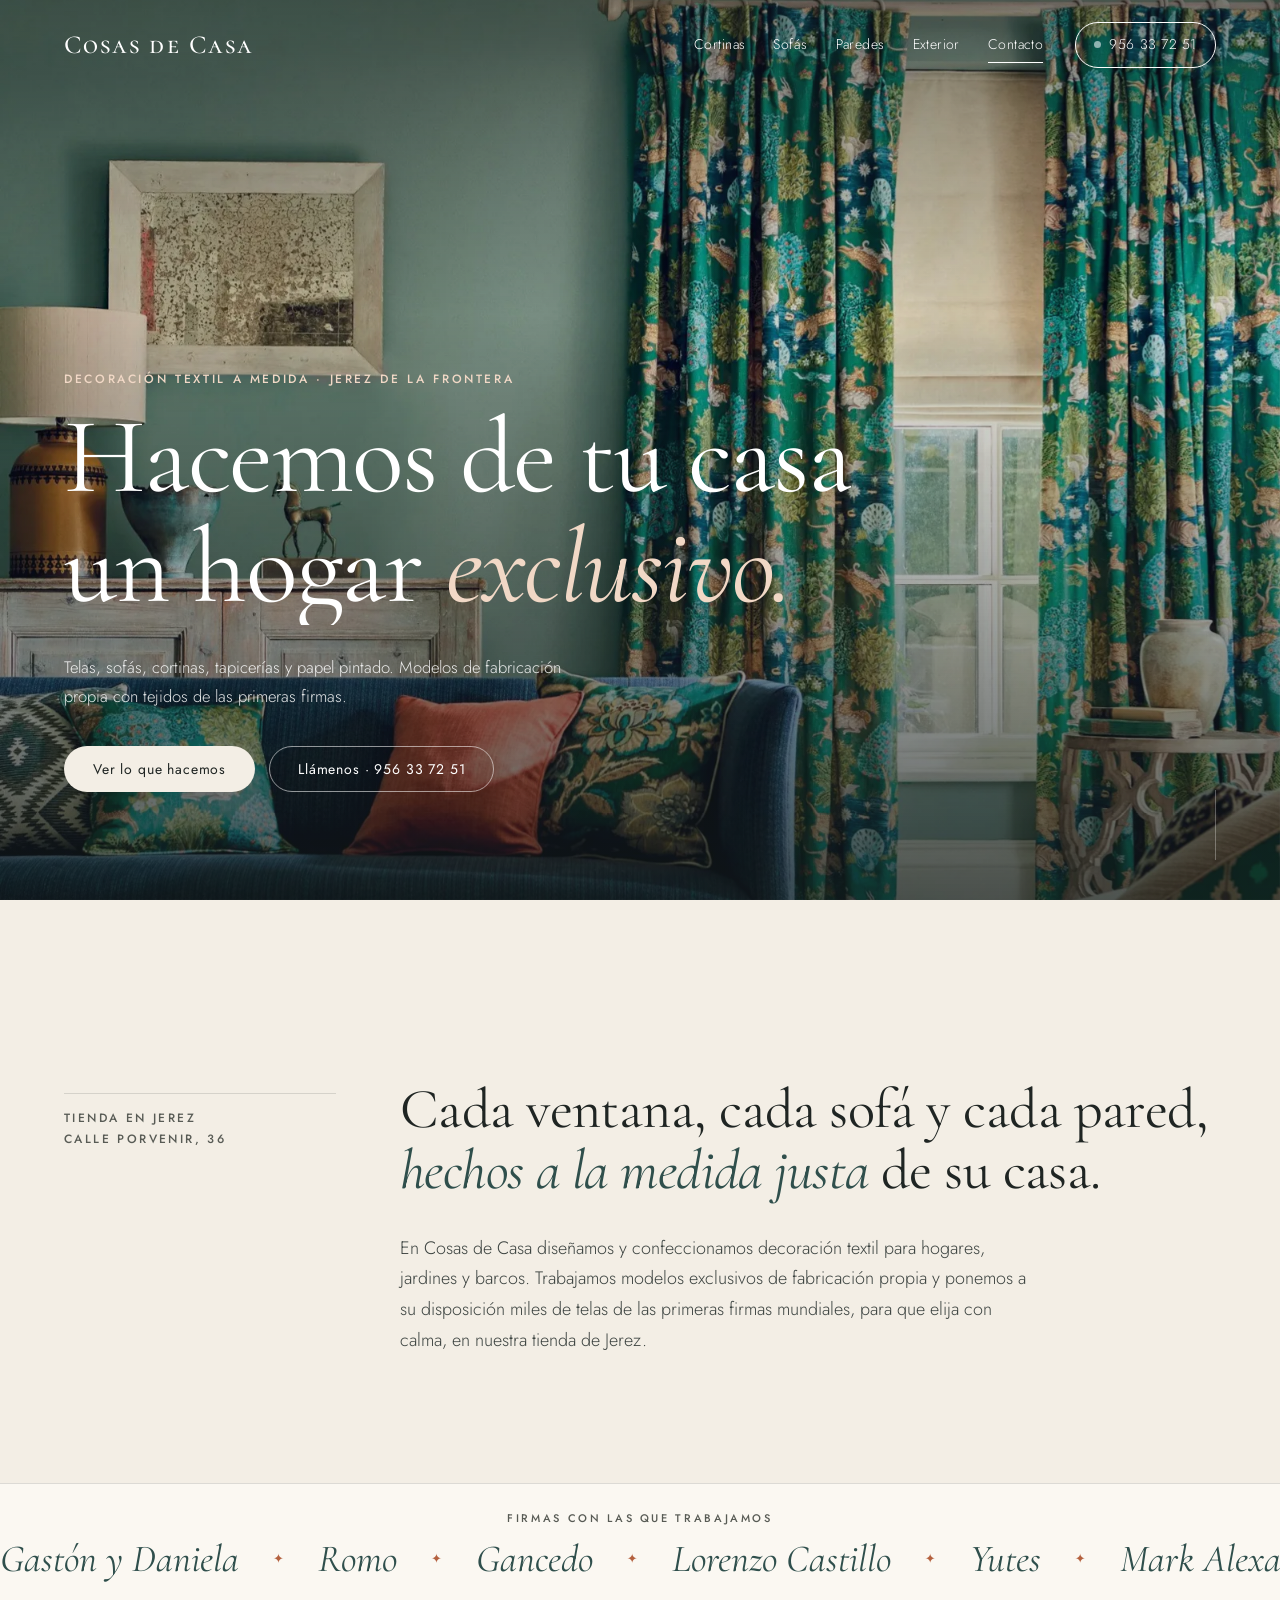
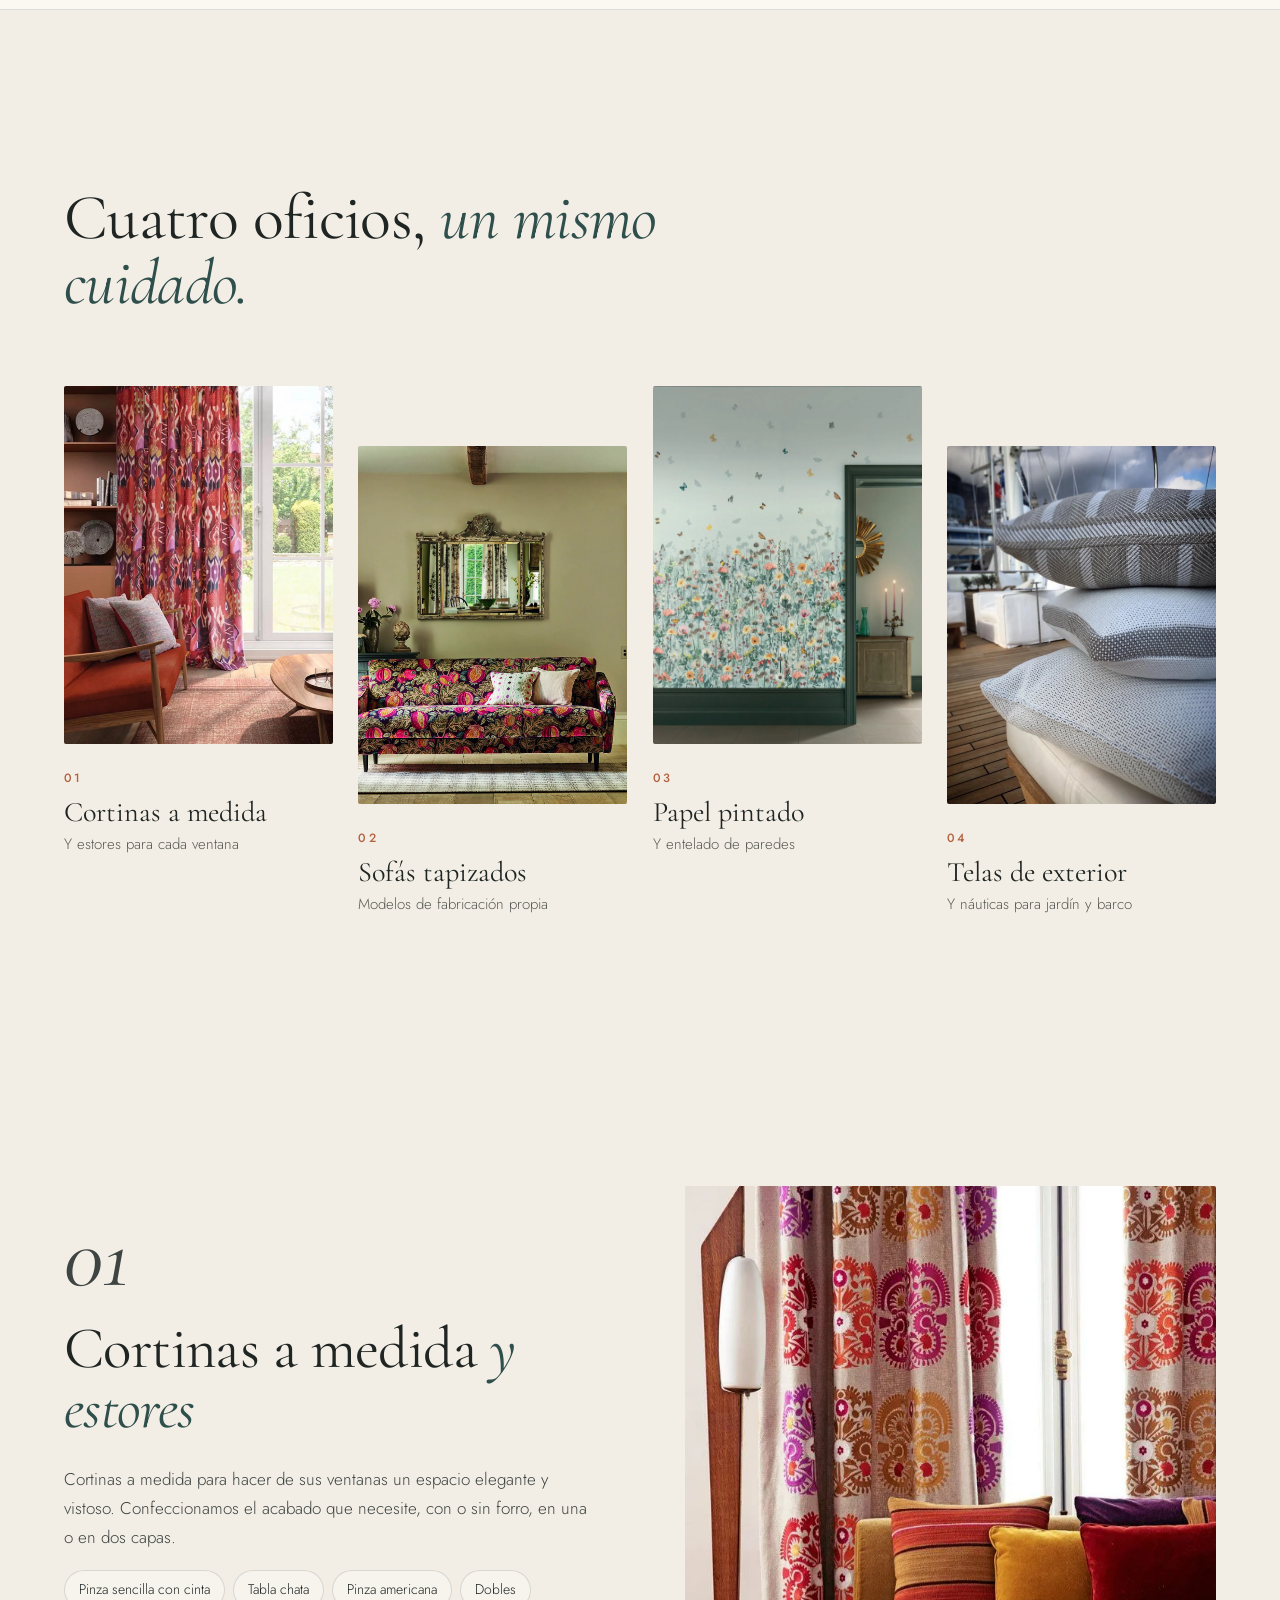
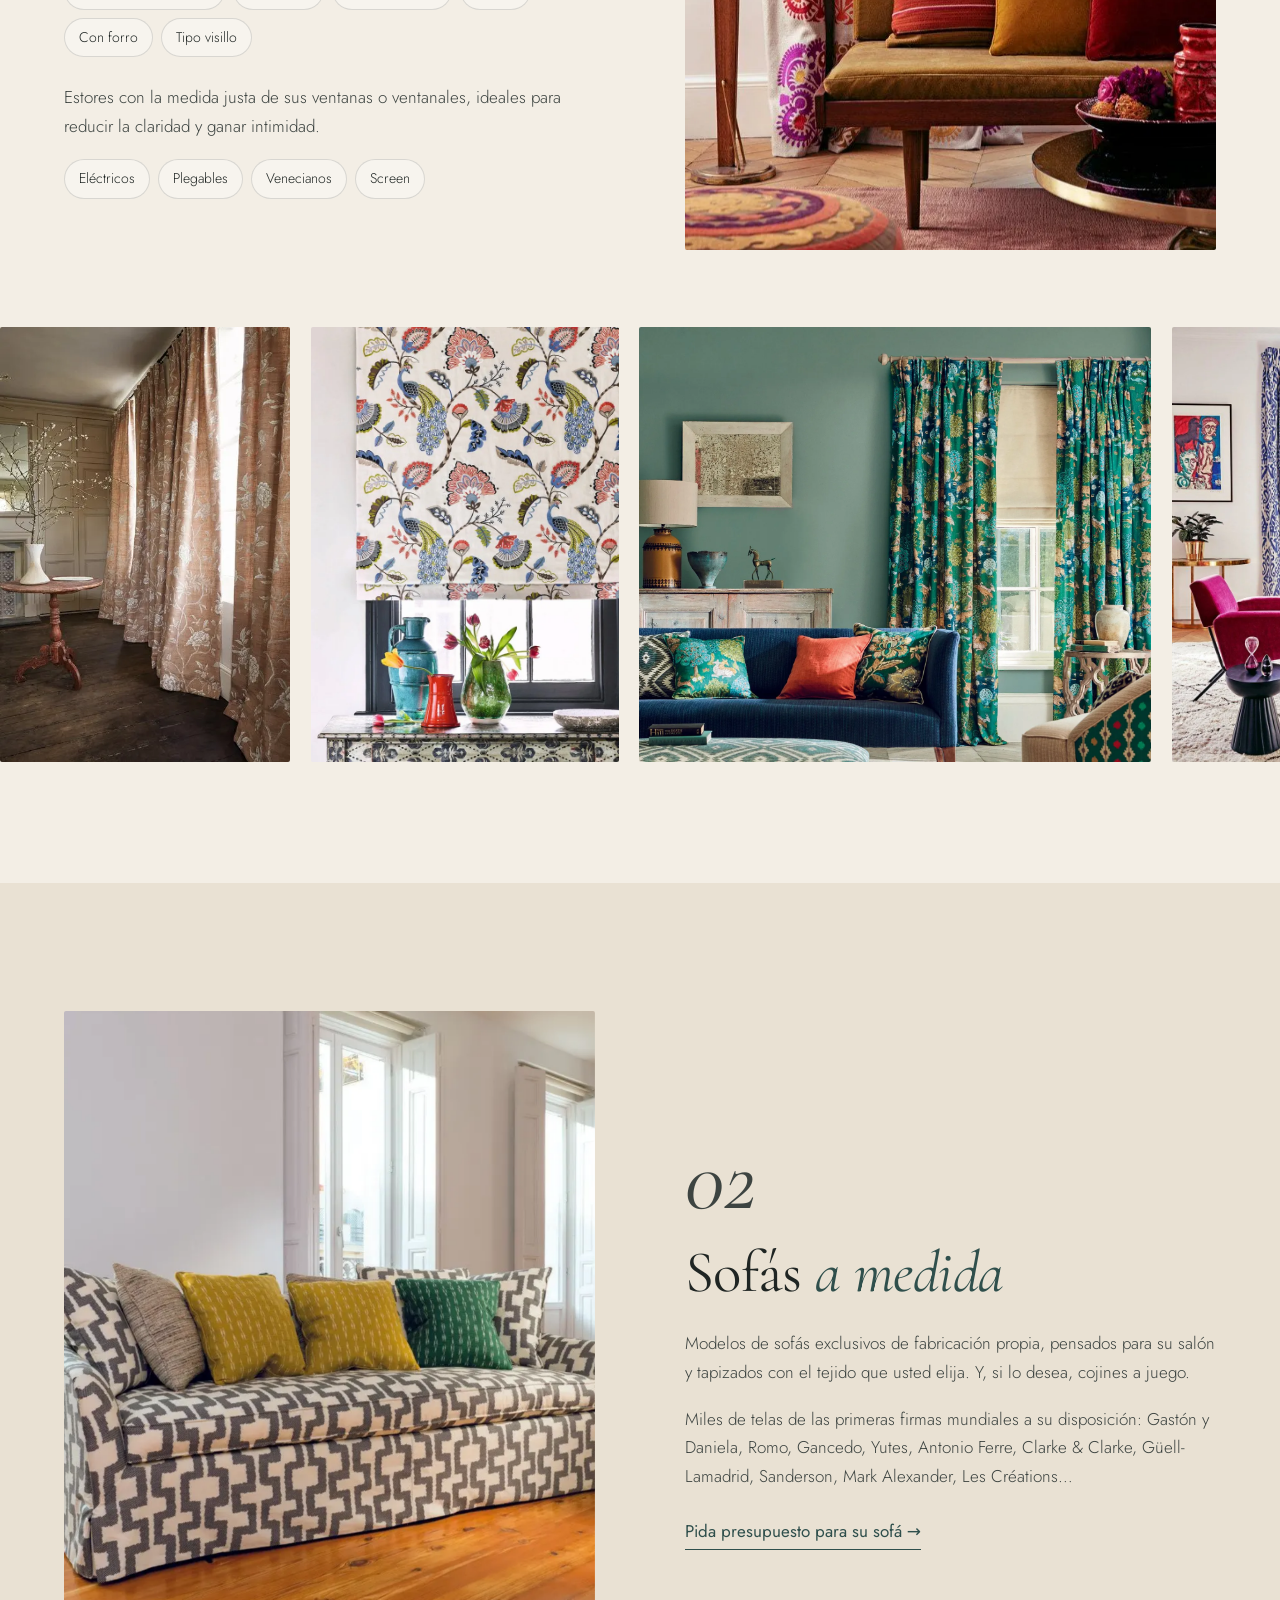
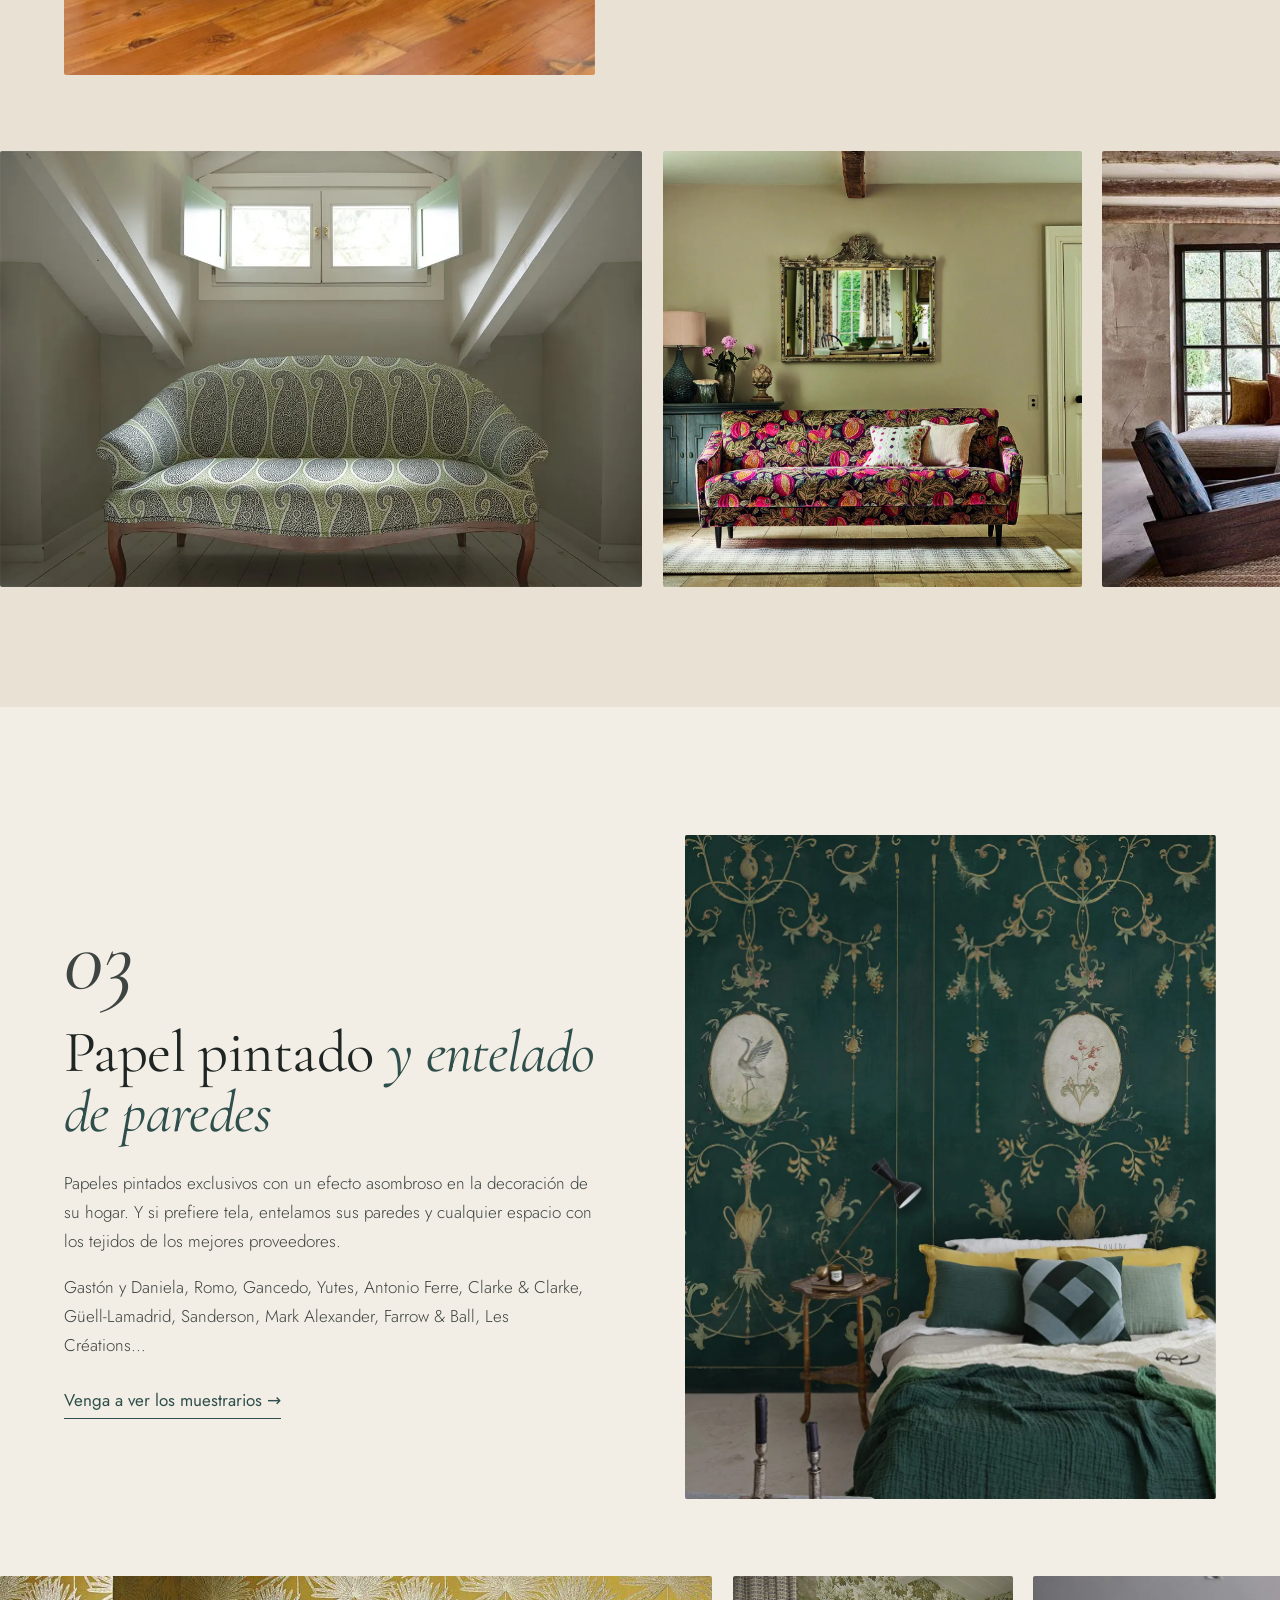
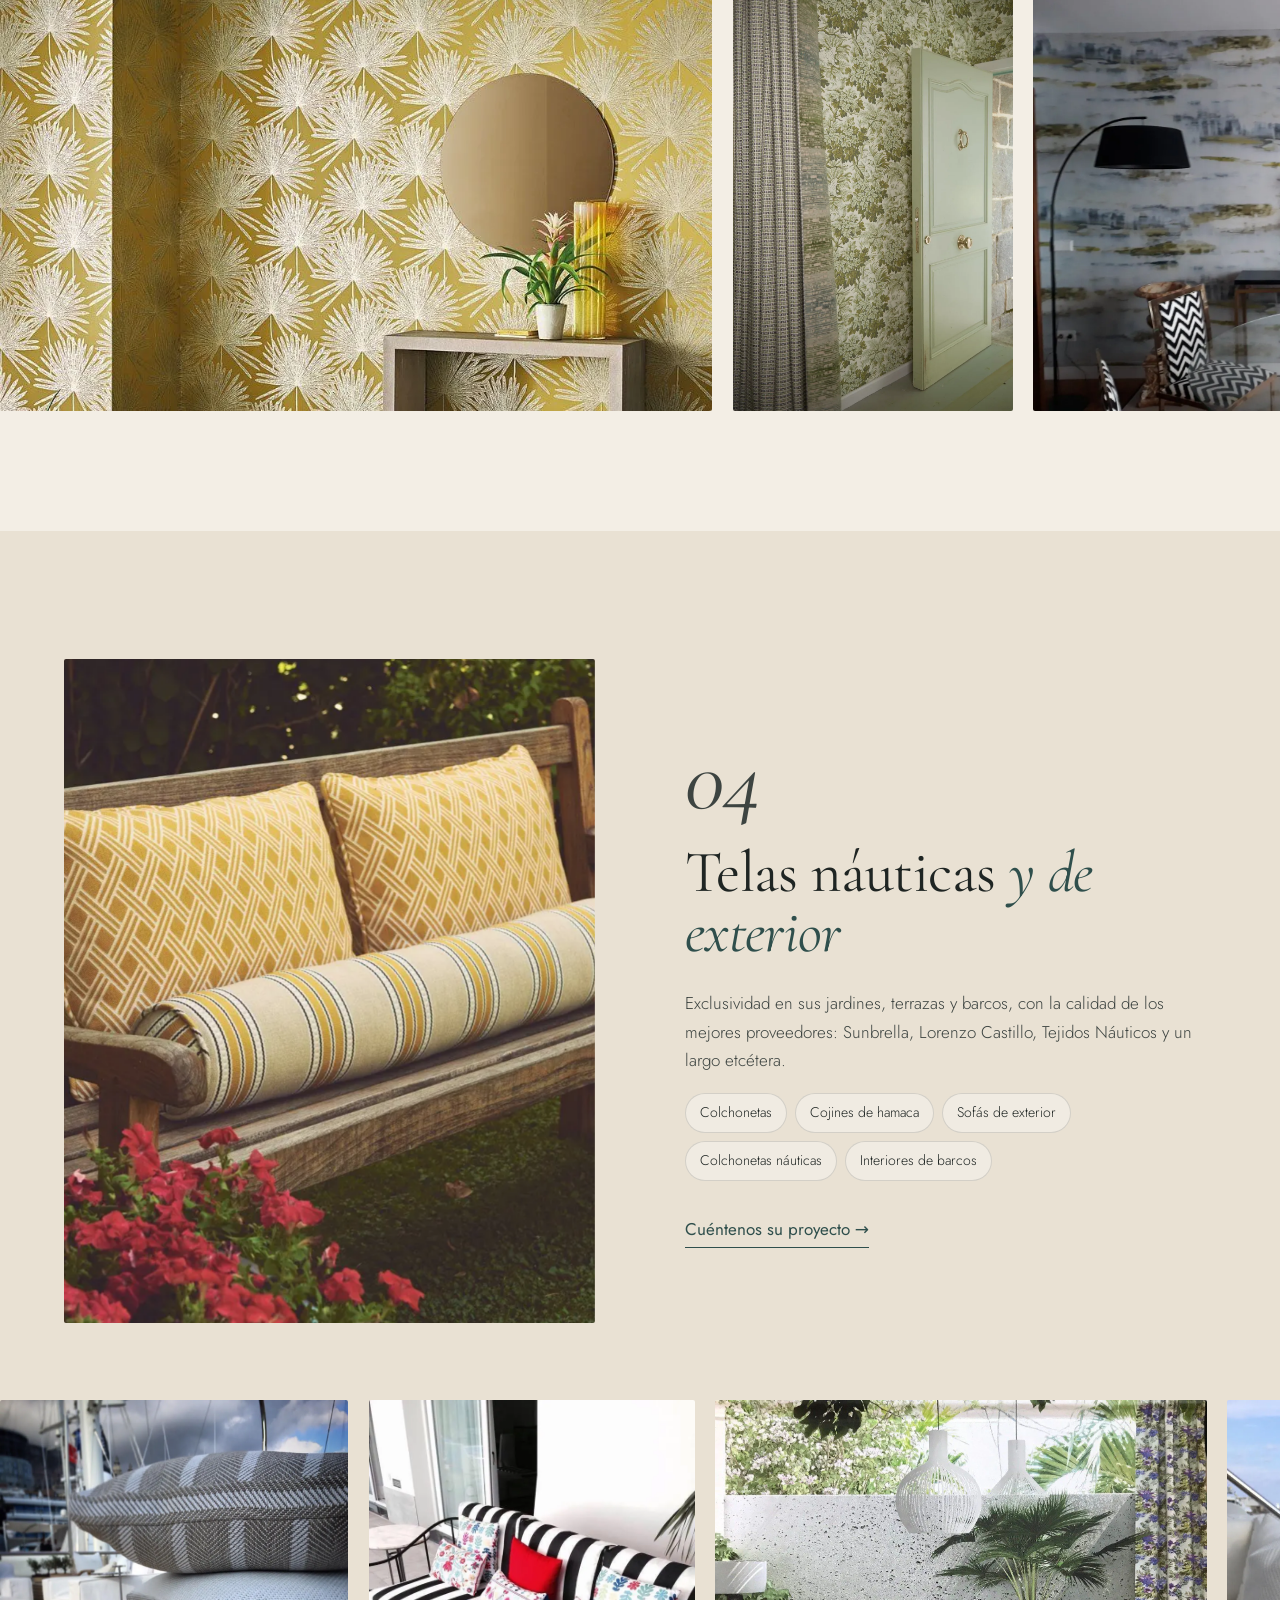
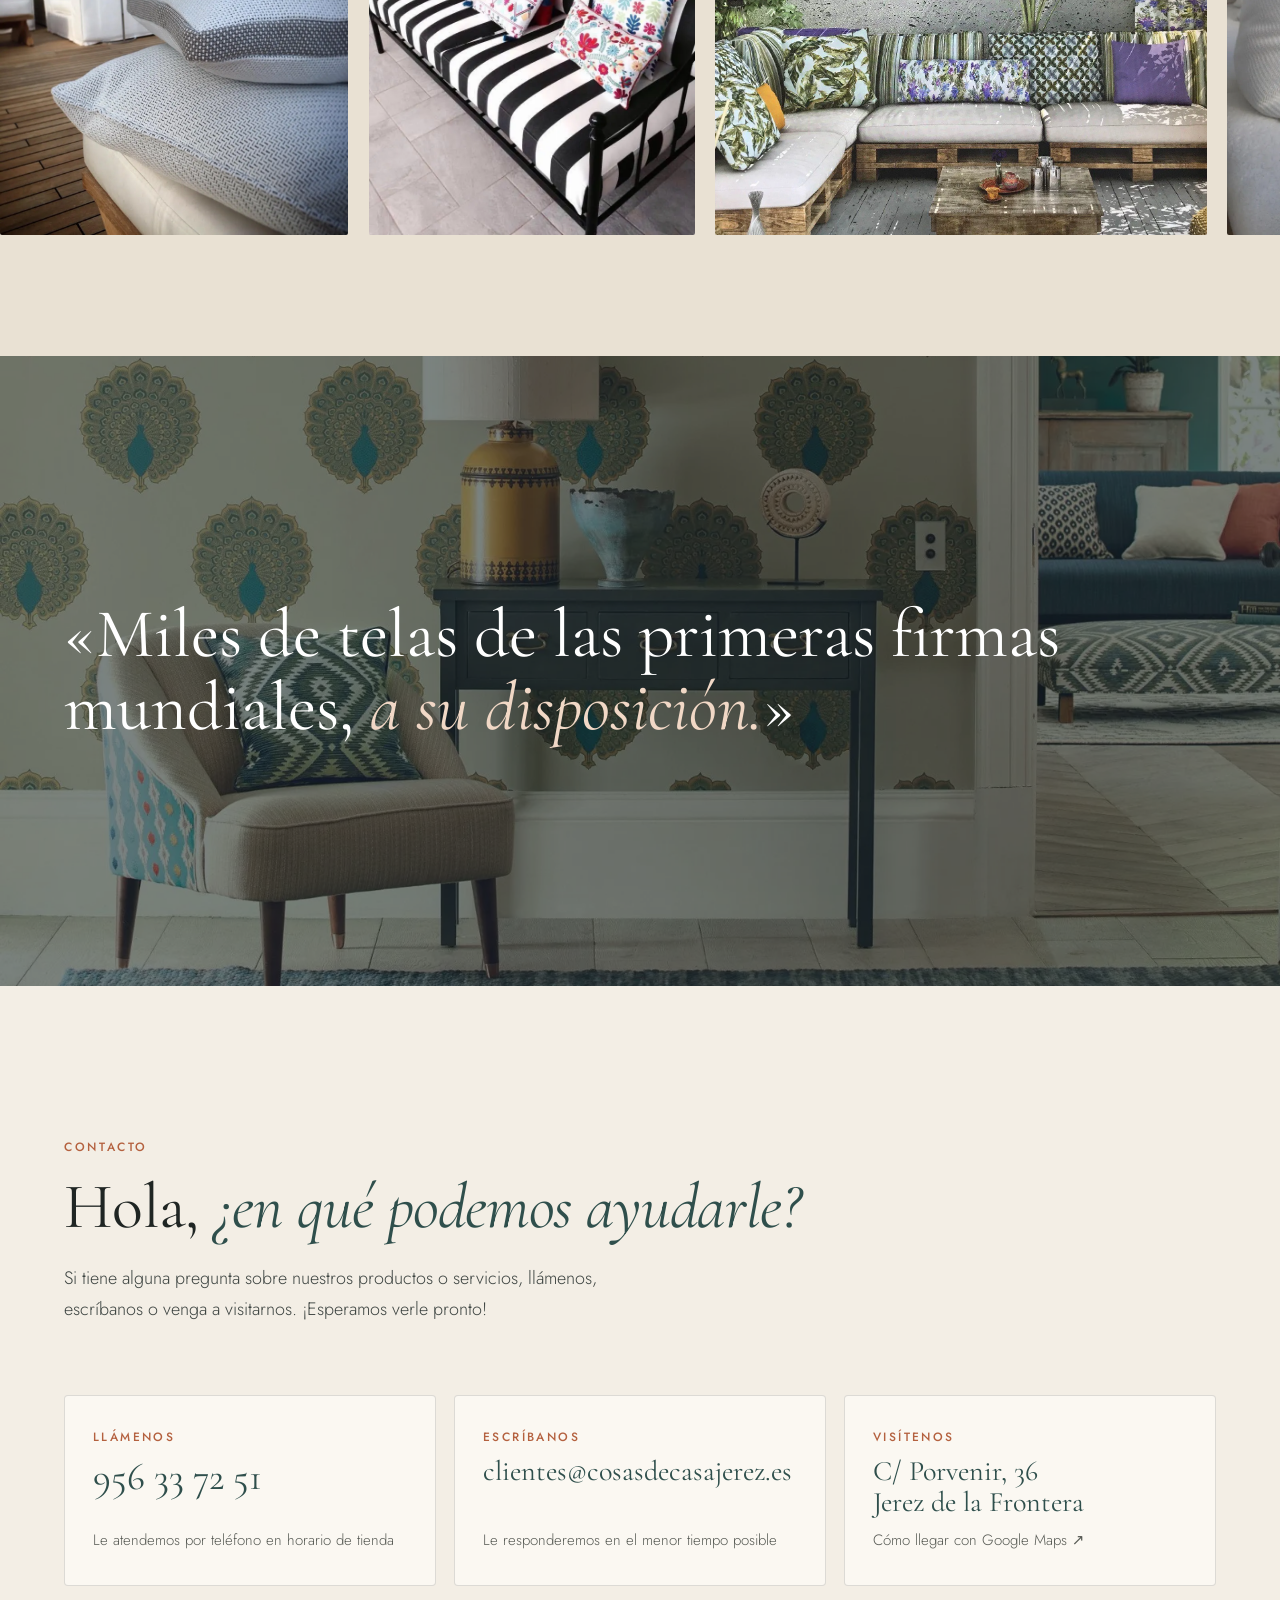
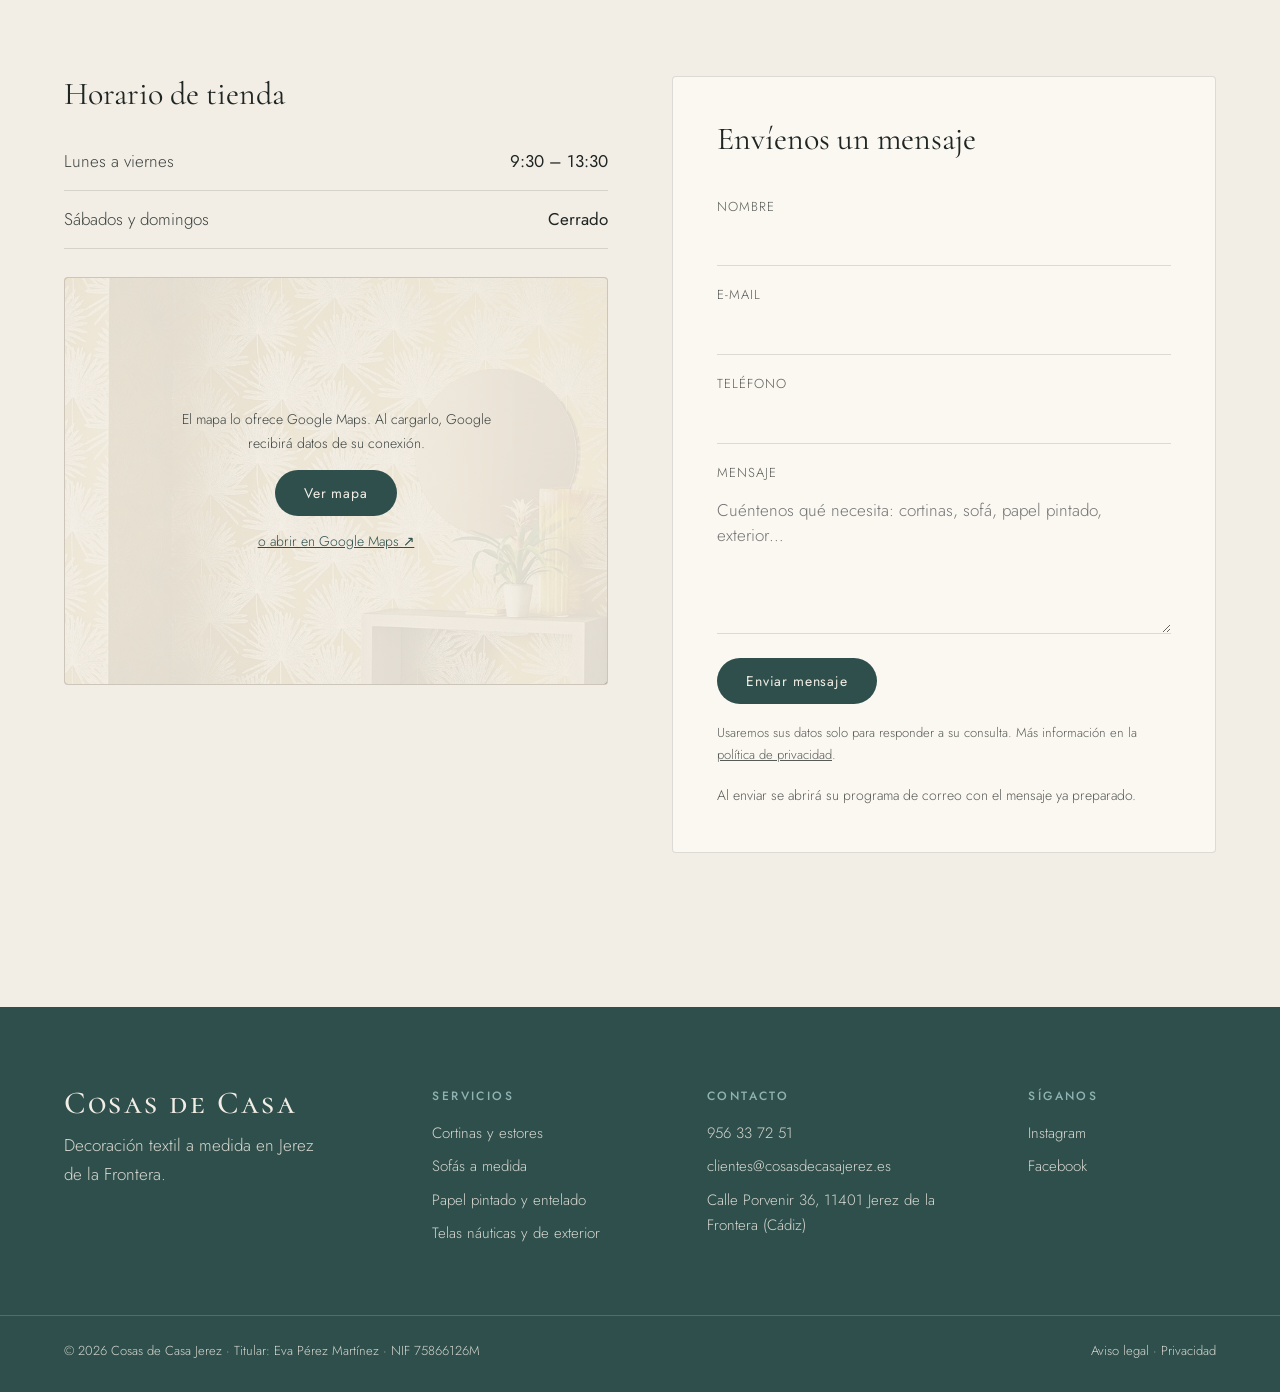
==== commit 6c584db4: "Listo para producción: privacidad, tipografías locales, mapa bajo demanda, redirecciones y SEO Co-Au" ====
--- a/index.html
+++ b/index.html
@@ -7,15 +7,18 @@
   <meta name="description" content="Decoración textil a medida en Jerez de la Frontera: cortinas y estores, sofás tapizados, papel pintado, entelado de paredes y telas náuticas y de exterior. Calle Porvenir 36. Tel. 956 33 72 51.">
   <meta property="og:title" content="Cosas de Casa · Decoración textil a medida">
   <meta property="og:description" content="Hacemos de tu casa un hogar exclusivo. Cortinas, sofás, papel pintado y telas de exterior en Jerez de la Frontera.">
-  <meta property="og:image" content="assets/img/caspian-01.webp">
+  <meta property="og:image" content="https://www.cosasdecasajerez.es/assets/img/caspian-01.webp">
+  <meta property="og:url" content="https://www.cosasdecasajerez.es/">
+  <meta property="og:type" content="website">
+  <meta property="og:locale" content="es_ES">
+  <link rel="canonical" href="https://www.cosasdecasajerez.es/">
   <meta name="theme-color" content="#f3eee5">
   <link rel="icon" href="data:image/svg+xml,%3Csvg xmlns='http://www.w3.org/2000/svg' viewBox='0 0 64 64'%3E%3Crect width='64' height='64' rx='14' fill='%232f4f4c'/%3E%3Ctext x='32' y='44' font-family='Georgia,serif' font-size='34' fill='%23f3eee5' text-anchor='middle'%3ECC%3C/text%3E%3C/svg%3E">
-  <link rel="preconnect" href="https://fonts.googleapis.com">
-  <link rel="preconnect" href="https://fonts.gstatic.com" crossorigin>
-  <link href="https://fonts.googleapis.com/css2?family=Cormorant+Garamond:ital,wght@0,400;0,500;0,600;1,400;1,500&family=Cormorant+SC:wght@500&family=Jost:wght@300;400;500&display=swap" rel="stylesheet">
-  <link rel="stylesheet" href="styles.css?v=20261125">
+  <link rel="preload" href="assets/fonts/cormorant-garamond.woff2" as="font" type="font/woff2" crossorigin>
+  <link rel="preload" href="assets/fonts/jost.woff2" as="font" type="font/woff2" crossorigin>
+  <link rel="stylesheet" href="styles.css?v=20261126">
   <script type="application/ld+json">
-  {"@context":"https://schema.org","@type":"HomeGoodsStore","name":"Cosas de Casa","telephone":"+34956337251","email":"clientes@cosasdecasajerez.es","url":"https://www.cosasdecasajerez.es/","image":"assets/img/caspian-01.webp","address":{"@type":"PostalAddress","streetAddress":"Calle Porvenir 36","addressLocality":"Jerez de la Frontera","postalCode":"11401","addressRegion":"Cádiz","addressCountry":"ES"},"openingHours":"Mo-Fr 09:30-13:30","sameAs":["https://www.instagram.com/cosasdecasajerez/","https://facebook.com/Cosas-de-Casa-Tapiceria-Jerez-107629264191190"]}
+  {"@context":"https://schema.org","@type":"HomeGoodsStore","name":"Cosas de Casa","telephone":"+34956337251","email":"clientes@cosasdecasajerez.es","url":"https://www.cosasdecasajerez.es/","image":"https://www.cosasdecasajerez.es/assets/img/caspian-01.webp","address":{"@type":"PostalAddress","streetAddress":"Calle Porvenir 36","addressLocality":"Jerez de la Frontera","postalCode":"11401","addressRegion":"Cádiz","addressCountry":"ES"},"openingHours":"Mo-Fr 09:30-13:30","sameAs":["https://www.instagram.com/cosasdecasajerez/","https://facebook.com/Cosas-de-Casa-Tapiceria-Jerez-107629264191190"]}
   </script>
 </head>
 <body>
@@ -262,8 +265,12 @@
           <div><dt>Lunes a viernes</dt><dd>9:30 – 13:30</dd></div>
           <div><dt>Sábados y domingos</dt><dd>Cerrado</dd></div>
         </dl>
-        <div class="map">
-          <iframe title="Mapa: Calle Porvenir 36, Jerez de la Frontera" src="https://www.google.com/maps?q=Calle+Porvenir+36,+11401+Jerez+de+la+Frontera&output=embed" loading="lazy" referrerpolicy="no-referrer-when-downgrade"></iframe>
+        <div class="map" id="map">
+          <div class="map-ph">
+            <p>El mapa lo ofrece Google Maps. Al cargarlo, Google recibirá datos de su conexión.</p>
+            <button class="btn btn-solid" type="button" id="map-load">Ver mapa</button>
+            <a class="map-link" href="https://www.google.com/maps/search/?api=1&amp;query=Calle+Porvenir+36,+11401+Jerez+de+la+Frontera" target="_blank" rel="noopener">o abrir en Google Maps ↗</a>
+          </div>
         </div>
       </div>
 
@@ -274,6 +281,7 @@
         <label>Teléfono<input name="telefono" type="tel" autocomplete="tel"></label>
         <label>Mensaje<textarea name="mensaje" rows="5" required placeholder="Cuéntenos qué necesita: cortinas, sofá, papel pintado, exterior…"></textarea></label>
         <button class="btn btn-solid" type="submit">Enviar mensaje</button>
+        <p class="form-legal">Usaremos sus datos solo para responder a su consulta. Más información en la <a href="privacidad.html">política de privacidad</a>.</p>
         <p class="form-note" id="form-note" role="status">Al enviar se abrirá su programa de correo con el mensaje ya preparado.</p>
       </form>
     </div>
@@ -310,7 +318,7 @@
   </div>
   <div class="wrap footer-legal">
     <p>© <span id="year">2026</span> Cosas de Casa Jerez · Titular: Eva Pérez Martínez · NIF 75866126M</p>
-    <a href="aviso-legal.html">Aviso legal</a>
+    <span class="legal-links"><a href="aviso-legal.html">Aviso legal</a> · <a href="privacidad.html">Privacidad</a></span>
   </div>
 </footer>
 
@@ -324,6 +332,6 @@
 
 <script defer src="lib/gsap.min.js?v=20261125"></script>
 <script defer src="lib/ScrollTrigger.min.js?v=20261125"></script>
-<script defer src="main.js?v=20261125"></script>
+<script defer src="main.js?v=20261126"></script>
 </body>
 </html>
--- a/styles.css
+++ b/styles.css
@@ -1,3 +1,77 @@
+/* Tipografías alojadas en la propia web (subset latin) */
+@font-face {
+  font-family: 'Cormorant Garamond';
+  font-style: italic;
+  font-weight: 400;
+  font-display: swap;
+  src: url('assets/fonts/cormorant-garamond-italic.woff2') format('woff2');
+  unicode-range: U+0000-00FF, U+0131, U+0152-0153, U+02BB-02BC, U+02C6, U+02DA, U+02DC, U+0304, U+0308, U+0329, U+2000-206F, U+20AC, U+2122, U+2191, U+2193, U+2212, U+2215, U+FEFF, U+FFFD;
+}
+@font-face {
+  font-family: 'Cormorant Garamond';
+  font-style: italic;
+  font-weight: 500;
+  font-display: swap;
+  src: url('assets/fonts/cormorant-garamond-italic.woff2') format('woff2');
+  unicode-range: U+0000-00FF, U+0131, U+0152-0153, U+02BB-02BC, U+02C6, U+02DA, U+02DC, U+0304, U+0308, U+0329, U+2000-206F, U+20AC, U+2122, U+2191, U+2193, U+2212, U+2215, U+FEFF, U+FFFD;
+}
+@font-face {
+  font-family: 'Cormorant Garamond';
+  font-style: normal;
+  font-weight: 400;
+  font-display: swap;
+  src: url('assets/fonts/cormorant-garamond.woff2') format('woff2');
+  unicode-range: U+0000-00FF, U+0131, U+0152-0153, U+02BB-02BC, U+02C6, U+02DA, U+02DC, U+0304, U+0308, U+0329, U+2000-206F, U+20AC, U+2122, U+2191, U+2193, U+2212, U+2215, U+FEFF, U+FFFD;
+}
+@font-face {
+  font-family: 'Cormorant Garamond';
+  font-style: normal;
+  font-weight: 500;
+  font-display: swap;
+  src: url('assets/fonts/cormorant-garamond.woff2') format('woff2');
+  unicode-range: U+0000-00FF, U+0131, U+0152-0153, U+02BB-02BC, U+02C6, U+02DA, U+02DC, U+0304, U+0308, U+0329, U+2000-206F, U+20AC, U+2122, U+2191, U+2193, U+2212, U+2215, U+FEFF, U+FFFD;
+}
+@font-face {
+  font-family: 'Cormorant Garamond';
+  font-style: normal;
+  font-weight: 600;
+  font-display: swap;
+  src: url('assets/fonts/cormorant-garamond.woff2') format('woff2');
+  unicode-range: U+0000-00FF, U+0131, U+0152-0153, U+02BB-02BC, U+02C6, U+02DA, U+02DC, U+0304, U+0308, U+0329, U+2000-206F, U+20AC, U+2122, U+2191, U+2193, U+2212, U+2215, U+FEFF, U+FFFD;
+}
+@font-face {
+  font-family: 'Cormorant SC';
+  font-style: normal;
+  font-weight: 500;
+  font-display: swap;
+  src: url('assets/fonts/cormorant-sc-500.woff2') format('woff2');
+  unicode-range: U+0000-00FF, U+0131, U+0152-0153, U+02BB-02BC, U+02C6, U+02DA, U+02DC, U+0304, U+0308, U+0329, U+2000-206F, U+20AC, U+2122, U+2191, U+2193, U+2212, U+2215, U+FEFF, U+FFFD;
+}
+@font-face {
+  font-family: 'Jost';
+  font-style: normal;
+  font-weight: 300;
+  font-display: swap;
+  src: url('assets/fonts/jost.woff2') format('woff2');
+  unicode-range: U+0000-00FF, U+0131, U+0152-0153, U+02BB-02BC, U+02C6, U+02DA, U+02DC, U+0304, U+0308, U+0329, U+2000-206F, U+20AC, U+2122, U+2191, U+2193, U+2212, U+2215, U+FEFF, U+FFFD;
+}
+@font-face {
+  font-family: 'Jost';
+  font-style: normal;
+  font-weight: 400;
+  font-display: swap;
+  src: url('assets/fonts/jost.woff2') format('woff2');
+  unicode-range: U+0000-00FF, U+0131, U+0152-0153, U+02BB-02BC, U+02C6, U+02DA, U+02DC, U+0304, U+0308, U+0329, U+2000-206F, U+20AC, U+2122, U+2191, U+2193, U+2212, U+2215, U+FEFF, U+FFFD;
+}
+@font-face {
+  font-family: 'Jost';
+  font-style: normal;
+  font-weight: 500;
+  font-display: swap;
+  src: url('assets/fonts/jost.woff2') format('woff2');
+  unicode-range: U+0000-00FF, U+0131, U+0152-0153, U+02BB-02BC, U+02C6, U+02DA, U+02DC, U+0304, U+0308, U+0329, U+2000-206F, U+20AC, U+2122, U+2191, U+2193, U+2212, U+2215, U+FEFF, U+FFFD;
+}
+
 /* =========================================================
    Cosas de Casa — styles.css
    Paleta lino + verde salvia (color del logotipo)
@@ -301,3 +375,13 @@
   .lb-prev, .lb-next { bottom: 16px; top: auto; }
 }
 @media (min-width: 761px) { .drawer { display: none; } }
+
+/* ---------- Mapa bajo demanda + textos legales ---------- */
+.map-ph { height: 100%; display: flex; flex-direction: column; align-items: center; justify-content: center; gap: 14px; padding: 24px; text-align: center;
+  background: linear-gradient(rgba(243,238,229,.9), rgba(243,238,229,.9)), url('assets/img/papel-romo-japura.webp') center/cover; }
+.map-ph p { margin: 0; max-width: 340px; font-size: 14px; color: var(--ink-2); }
+.map-link { font-size: 14px; color: var(--teal); text-decoration: underline; }
+.form-legal { margin: 0; font-size: 13px; color: var(--mute); }
+.form-legal a, .legal a { text-decoration: underline; }
+.legal p, .legal li { color: var(--ink-2); max-width: 760px; }
+.legal h2 { font: 400 28px/1.2 var(--serif); margin: 40px 0 10px; }
